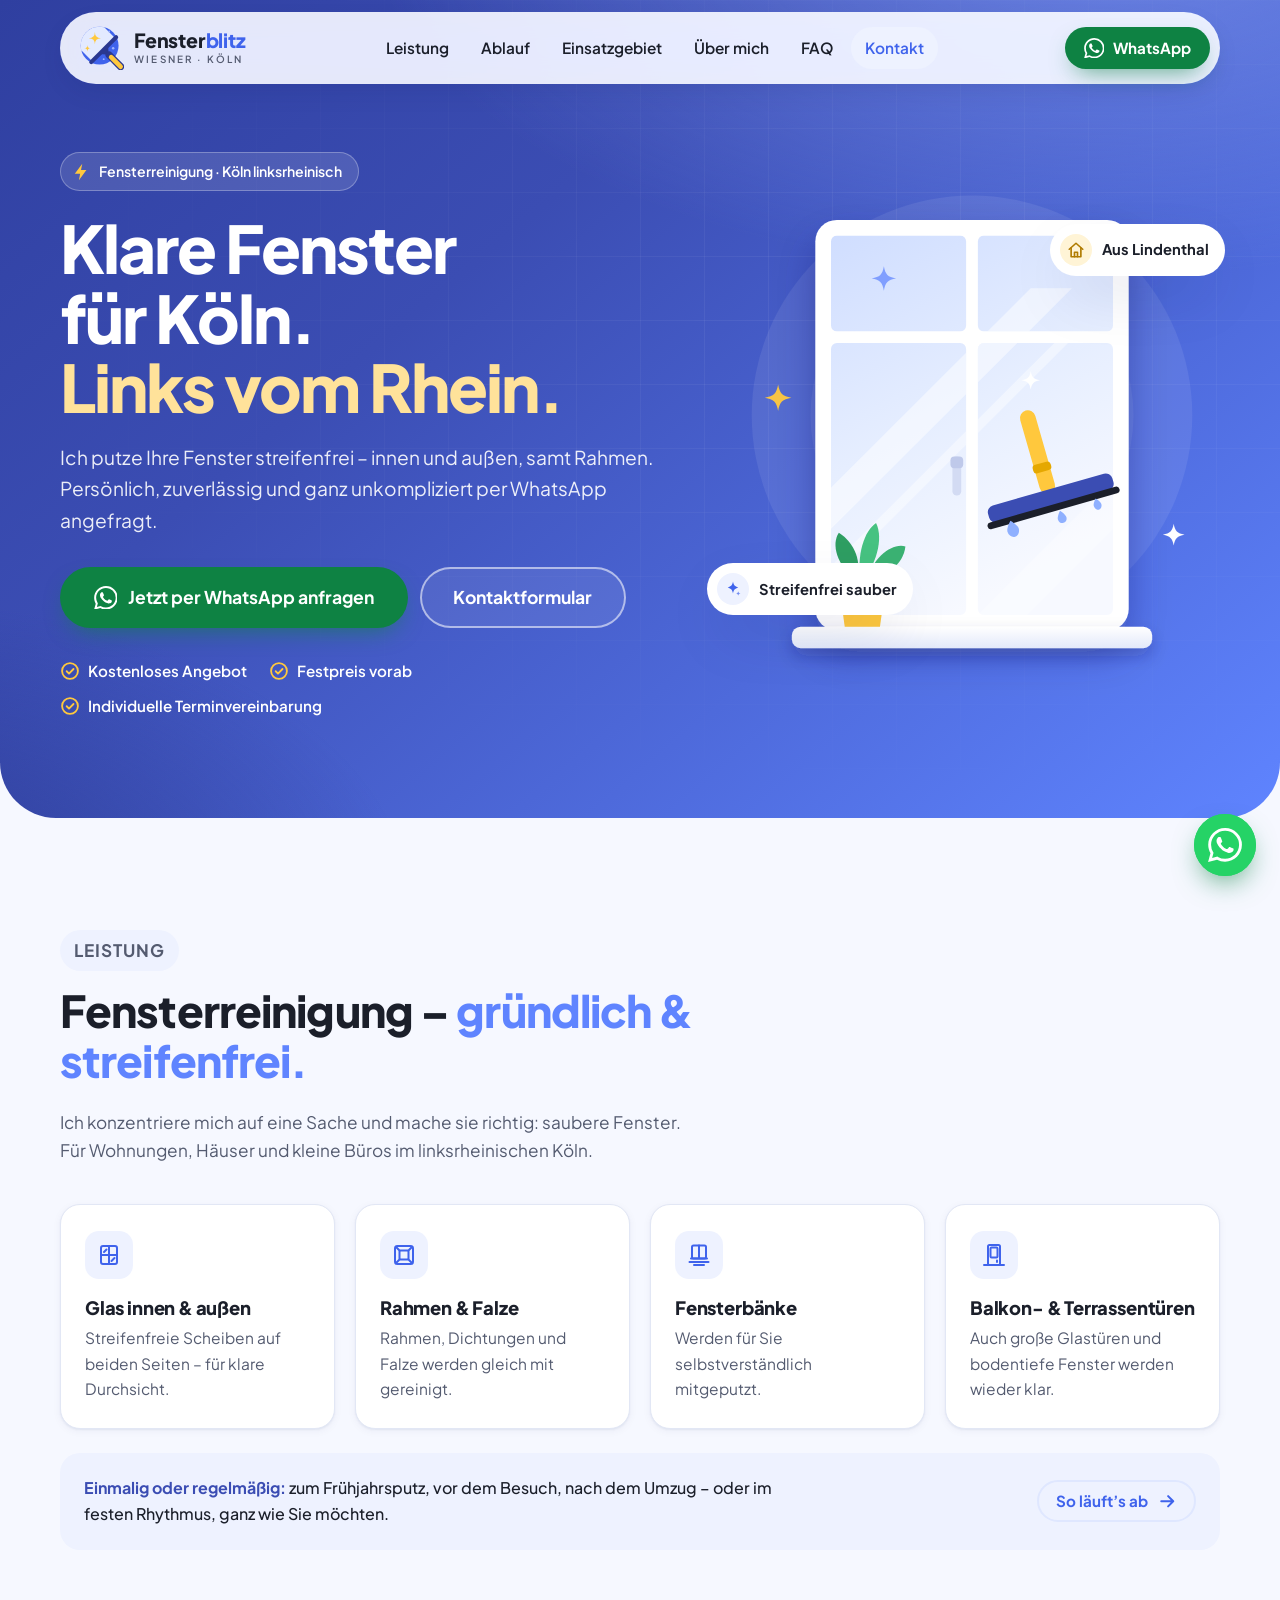
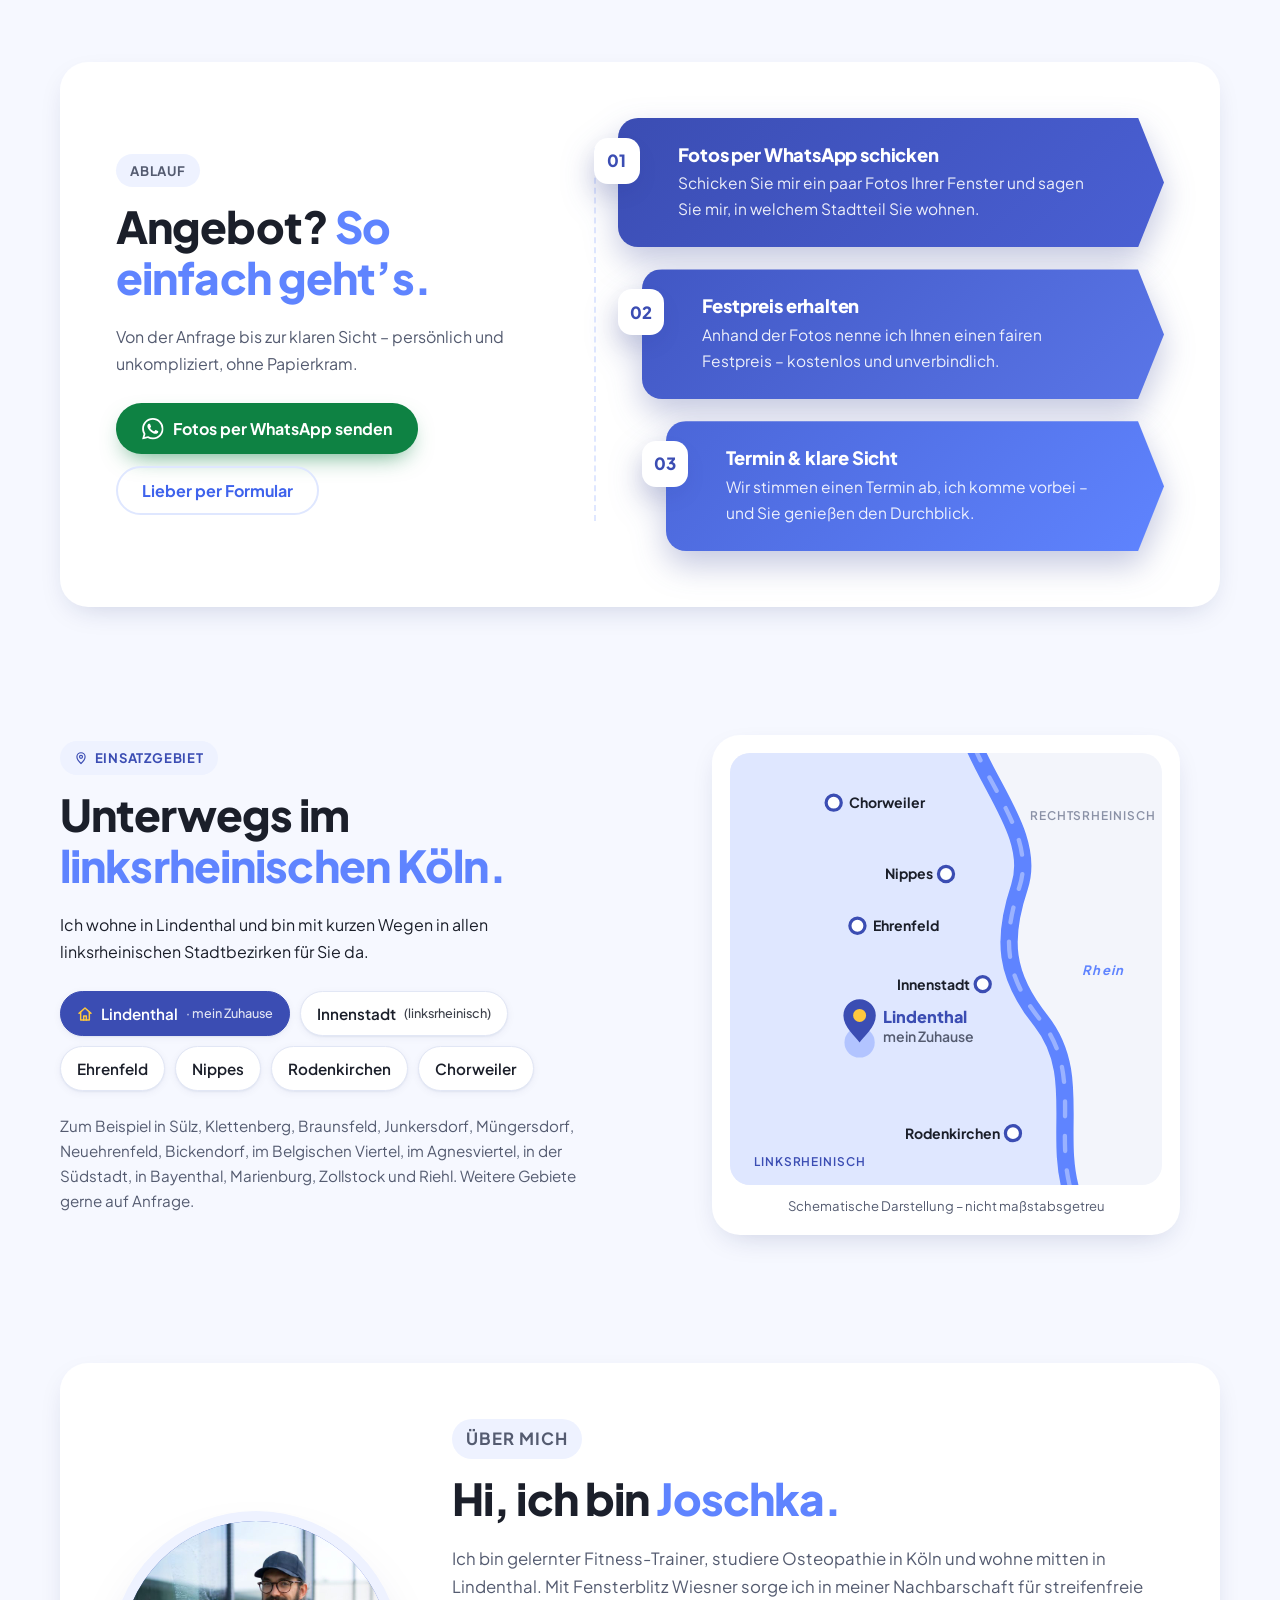
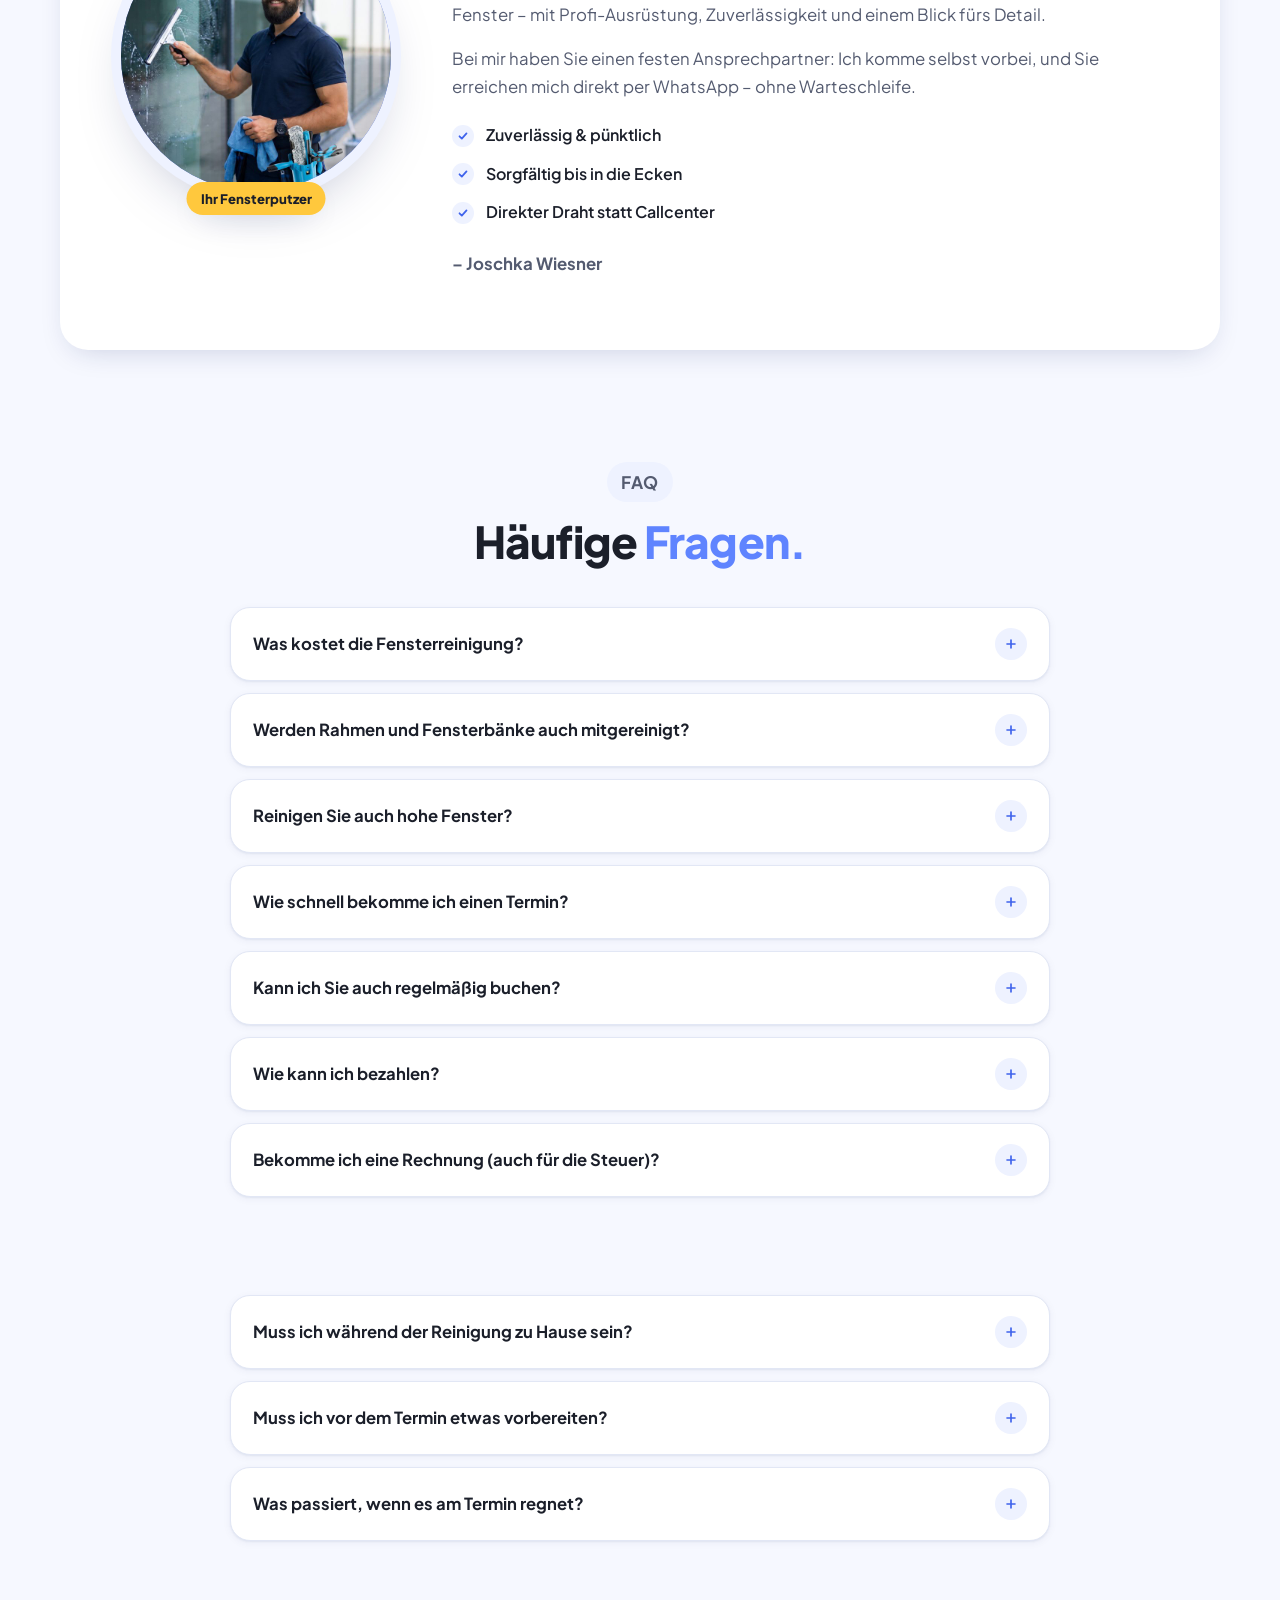
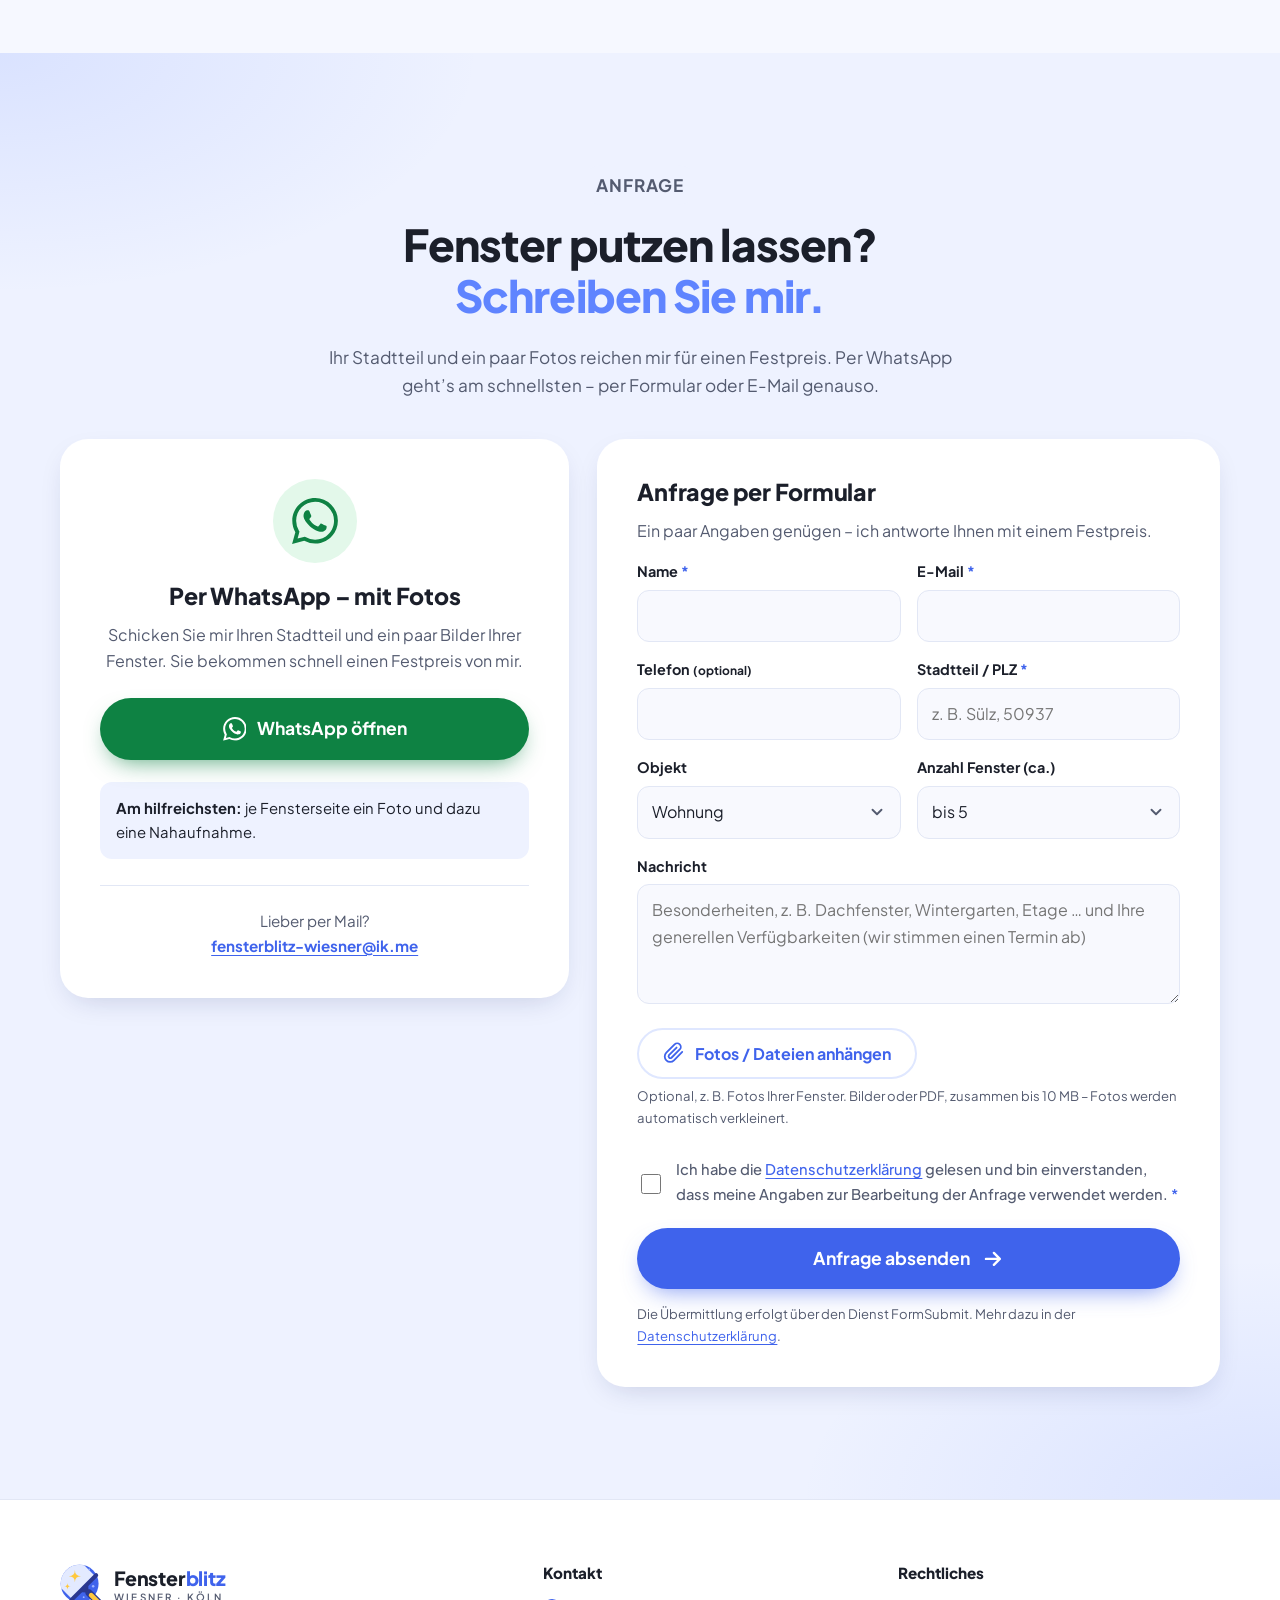
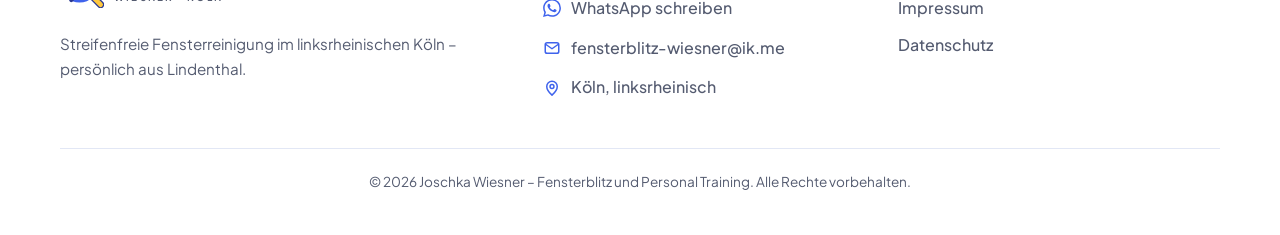
==== index.html @ 29e3e49c "Website hinzugefuegt" ====
<!doctype html>
<html lang="de">
<head>
  <meta charset="utf-8">
  <meta name="viewport" content="width=device-width, initial-scale=1">
  <title>Fensterreinigung Köln | Fensterblitz Wiesner – Fensterputzer linksrheinisch</title>
  <meta name="description" content="Streifenfreie Fensterreinigung im linksrheinischen Köln – Lindenthal, Ehrenfeld, Innenstadt, Nippes, Rodenkirchen und Chorweiler. Kostenloses Angebot per WhatsApp.">
  <meta name="theme-color" content="#3b4db3">

  <meta property="og:type" content="website">
  <meta property="og:locale" content="de_DE">
  <meta property="og:title" content="Fensterblitz Wiesner – Fensterreinigung im linksrheinischen Köln">
  <meta property="og:description" content="Streifenfrei saubere Fenster – persönlich, zuverlässig und unkompliziert per WhatsApp angefragt.">

  <link rel="icon" href="img/favicon.svg" type="image/svg+xml">
  <link rel="preload" href="fonts/plus-jakarta-sans-latin.woff2" as="font" type="font/woff2" crossorigin>
  <link rel="stylesheet" href="css/style.css">

  <script type="application/ld+json">
  {
    "@context": "https://schema.org",
    "@type": "LocalBusiness",
    "name": "Fensterblitz Wiesner",
    "legalName": "Joschka Wiesner – Fensterblitz und Personal Training",
    "description": "Fensterreinigung für Wohnungen, Häuser und kleine Büros im linksrheinischen Köln.",
    "email": "fensterblitz-wiesner@ik.me",
    "areaServed": [
      { "@type": "City", "name": "Köln" },
      { "@type": "AdministrativeArea", "name": "Köln-Lindenthal" },
      { "@type": "AdministrativeArea", "name": "Köln-Innenstadt" },
      { "@type": "AdministrativeArea", "name": "Köln-Ehrenfeld" },
      { "@type": "AdministrativeArea", "name": "Köln-Nippes" },
      { "@type": "AdministrativeArea", "name": "Köln-Rodenkirchen" },
      { "@type": "AdministrativeArea", "name": "Köln-Chorweiler" }
    ],
    "makesOffer": { "@type": "Offer", "itemOffered": { "@type": "Service", "name": "Fensterreinigung" } }
  }
  </script>
</head>
<body>

<!-- ===== Icon-Bibliothek (wird unten per <use> eingesetzt) ===== -->
<svg width="0" height="0" style="position:absolute" aria-hidden="true" focusable="false">
  <symbol id="i-wa" viewBox="0 0 24 24"><path fill="currentColor" d="M17.472 14.382c-.297-.149-1.758-.867-2.03-.967-.273-.099-.471-.148-.67.15-.197.297-.767.966-.94 1.164-.173.199-.347.223-.644.075-.297-.15-1.255-.463-2.39-1.475-.883-.788-1.48-1.761-1.653-2.059-.173-.297-.018-.458.13-.606.134-.133.298-.347.446-.52.149-.174.198-.298.298-.497.099-.198.05-.371-.025-.52-.075-.149-.669-1.612-.916-2.207-.242-.579-.487-.5-.669-.51-.173-.008-.371-.01-.57-.01-.198 0-.52.074-.792.372-.272.297-1.04 1.016-1.04 2.479 0 1.462 1.065 2.875 1.213 3.074.149.198 2.096 3.2 5.077 4.487.709.306 1.262.489 1.694.625.712.227 1.36.195 1.871.118.571-.085 1.758-.719 2.006-1.413.248-.694.248-1.289.173-1.413-.074-.124-.272-.198-.57-.347m-5.421 7.403h-.004a9.87 9.87 0 0 1-5.031-1.378l-.361-.214-3.741.982.998-3.648-.235-.374a9.86 9.86 0 0 1-1.51-5.26c.001-5.45 4.436-9.884 9.888-9.884 2.64 0 5.122 1.03 6.988 2.898a9.825 9.825 0 0 1 2.893 6.994c-.003 5.45-4.437 9.884-9.885 9.884m8.413-18.297A11.815 11.815 0 0 0 12.05 0C5.495 0 .16 5.335.157 11.892c0 2.096.547 4.142 1.588 5.945L.057 24l6.305-1.654a11.882 11.882 0 0 0 5.683 1.448h.005c6.554 0 11.89-5.335 11.893-11.893a11.821 11.821 0 0 0-3.48-8.413Z"/></symbol>
  <symbol id="i-check" viewBox="0 0 24 24" fill="none" stroke="currentColor" stroke-width="2.6" stroke-linecap="round" stroke-linejoin="round"><path d="M5 12.5l4.5 4.5L19 7.5"/></symbol>
  <symbol id="i-check-circle" viewBox="0 0 24 24" fill="none" stroke="currentColor" stroke-width="2.2" stroke-linecap="round" stroke-linejoin="round"><circle cx="12" cy="12" r="9.5"/><path d="M8 12.3l2.8 2.8L16.2 9.6"/></symbol>
  <symbol id="i-bolt" viewBox="0 0 24 24"><path fill="currentColor" d="M13.5 2 4.5 14h6.5l-1.5 8 9-12.5H12L13.5 2Z"/></symbol>
  <symbol id="i-pin" viewBox="0 0 24 24" fill="none" stroke="currentColor" stroke-width="2" stroke-linecap="round" stroke-linejoin="round"><path d="M12 21.5s7-6.1 7-11.5a7 7 0 1 0-14 0c0 5.4 7 11.5 7 11.5Z"/><circle cx="12" cy="10" r="2.6"/></symbol>
  <symbol id="i-mail" viewBox="0 0 24 24" fill="none" stroke="currentColor" stroke-width="2" stroke-linecap="round" stroke-linejoin="round"><rect x="3" y="5" width="18" height="14" rx="2.5"/><path d="m3.5 7 8.5 6 8.5-6"/></symbol>
  <symbol id="i-arrow" viewBox="0 0 24 24" fill="none" stroke="currentColor" stroke-width="2.4" stroke-linecap="round" stroke-linejoin="round"><path d="M5 12h14M13 6l6 6-6 6"/></symbol>
  <symbol id="i-menu" viewBox="0 0 24 24" fill="none" stroke="currentColor" stroke-width="2.4" stroke-linecap="round"><path d="M4 7h16M4 12h16M4 17h16"/></symbol>
  <symbol id="i-clip" viewBox="0 0 24 24" fill="none" stroke="currentColor" stroke-width="2" stroke-linecap="round" stroke-linejoin="round"><path d="m21.4 11.1-9.2 9.2a6 6 0 0 1-8.5-8.5l9.2-9.2a4 4 0 0 1 5.7 5.7l-9.2 9.2a2 2 0 0 1-2.8-2.8l8.5-8.5"/></symbol>
  <symbol id="i-close" viewBox="0 0 24 24" fill="none" stroke="currentColor" stroke-width="2.4" stroke-linecap="round"><path d="M6 6l12 12M18 6 6 18"/></symbol>
  <symbol id="i-window" viewBox="0 0 24 24" fill="none" stroke="currentColor" stroke-width="2" stroke-linecap="round" stroke-linejoin="round"><rect x="4" y="3" width="16" height="18" rx="2"/><path d="M12 3v18M4 12h16M7 9l2.5-2.5M14.5 18l3-3"/></symbol>
  <symbol id="i-frame" viewBox="0 0 24 24" fill="none" stroke="currentColor" stroke-width="2" stroke-linecap="round" stroke-linejoin="round"><rect x="3" y="3" width="18" height="18" rx="2.5"/><rect x="7.5" y="7.5" width="9" height="9" rx="1"/><path d="M3.8 3.8l3.7 3.7M20.2 3.8l-3.7 3.7M3.8 20.2l3.7-3.7M20.2 20.2l-3.7-3.7"/></symbol>
  <symbol id="i-sill" viewBox="0 0 24 24" fill="none" stroke="currentColor" stroke-width="2" stroke-linecap="round" stroke-linejoin="round"><rect x="5" y="2.5" width="14" height="13" rx="1.5"/><path d="M12 2.5v13M2.5 19h19M4 15.5h16"/><path d="M7 22h10"/></symbol>
  <symbol id="i-door" viewBox="0 0 24 24" fill="none" stroke="currentColor" stroke-width="2" stroke-linecap="round" stroke-linejoin="round"><rect x="6" y="2" width="12" height="20" rx="1.5"/><rect x="8.5" y="4.5" width="7" height="10" rx="1"/><path d="M15 17.5v1.5M2 22h20"/></symbol>
  <symbol id="i-tag" viewBox="0 0 24 24" fill="none" stroke="currentColor" stroke-width="2" stroke-linecap="round" stroke-linejoin="round"><path d="M20.6 13.4 13.4 20.6a2 2 0 0 1-2.8 0L3 13V3h10l7.6 7.6a2 2 0 0 1 0 2.8Z"/><circle cx="7.8" cy="7.8" r="1.4"/></symbol>
  <symbol id="i-calendar" viewBox="0 0 24 24" fill="none" stroke="currentColor" stroke-width="2" stroke-linecap="round" stroke-linejoin="round"><rect x="3" y="5" width="18" height="16" rx="2.5"/><path d="M3 10h18M8 3v4M16 3v4"/></symbol>
  <symbol id="i-gift" viewBox="0 0 24 24" fill="none" stroke="currentColor" stroke-width="2" stroke-linecap="round" stroke-linejoin="round"><path d="M12 7v14M4 11h16v10H4zM3 7h18v4H3z"/><path d="M12 7S10.5 3 8 3a2 2 0 0 0 0 4h4ZM12 7s1.5-4 4-4a2 2 0 0 1 0 4h-4Z"/></symbol>
  <symbol id="i-home" viewBox="0 0 24 24" fill="none" stroke="currentColor" stroke-width="2.2" stroke-linecap="round" stroke-linejoin="round"><path d="M3 11 12 3l9 8"/><path d="M5.5 9.5V21h13V9.5"/><path d="M10 21v-6h4v6"/></symbol>
  <symbol id="i-sparkle" viewBox="0 0 24 24"><path fill="currentColor" d="M12 2c.9 4.6 2.4 6.6 7 8-4.6 1.4-6.1 3.4-7 8-.9-4.6-2.4-6.6-7-8 4.6-1.4 6.1-3.4 7-8Z"/><path fill="currentColor" d="M19 15c.4 2 1 2.6 3 3-2 .4-2.6 1-3 3-.4-2-1-2.6-3-3 2-.4 2.6-1 3-3Z" opacity=".7"/></symbol>
</svg>

<a class="skip-link" href="#inhalt">Zum Inhalt springen</a>

<!-- ===== Header ===== -->
<header class="site-header" id="top">
  <div class="container">
    <nav class="nav-pill" aria-label="Hauptnavigation">
      <a class="brand" href="#top" aria-label="Fensterblitz Wiesner – zum Seitenanfang">
        <svg class="brand__icon" viewBox="3 3 65 65" aria-hidden="true">
          <circle cx="32" cy="32" r="28" fill="#3F63EC"/>
          <path d="M55 21 38.85 4.85A28 28 0 0 0 4.85 38.85L21 55Z" fill="#E3EAFF"/>
          <path d="M25 12Q25 21 34 21Q25 21 25 30Q25 21 16 21Q25 21 25 12ZM14 31Q14 36 19 36Q14 36 14 41Q14 36 9 36Q14 36 14 31Z" fill="#FFC83D"/>
          <circle cx="52" cy="36" r="1.8" fill="#9DB4FF"/><circle cx="38" cy="52" r="1.4" fill="#9DB4FF"/><circle cx="46" cy="11" r="1.4" fill="#9DB4FF"/>
          <path d="M56.4 19.6 19.6 56.4" stroke="#2A3890" stroke-width="6" stroke-linecap="round"/>
          <path d="M31.6 44.4 44.4 31.6 45.5 45.5Z" fill="#2A3890"/>
          <path d="M46 46 63 63" stroke="#2A3890" stroke-width="10.5" stroke-linecap="round"/>
          <path d="M49 49 63 63" stroke="#FFC83D" stroke-width="7" stroke-linecap="round"/>
        </svg>
        <span class="brand__text">
          <span class="brand__name">Fenster<span>blitz</span></span>
          <span class="brand__sub">WIESNER · KÖLN</span>
        </span>
      </a>

      <ul class="nav-links">
        <li><a href="#leistung">Leistung</a></li>
        <li><a href="#ablauf">Ablauf</a></li>
        <li><a href="#einsatzgebiet">Einsatzgebiet</a></li>
        <li><a href="#ueber-mich">Über mich</a></li>
        <li><a href="#faq">FAQ</a></li>
        <li><a href="#kontakt">Kontakt</a></li>
      </ul>

      <a class="btn btn--wa btn--sm nav-cta" href="#kontakt" data-whatsapp>
        <svg aria-hidden="true"><use href="#i-wa"/></svg> WhatsApp
      </a>

      <button class="nav-toggle" type="button" aria-expanded="false" aria-controls="mobile-menu" aria-label="Menü öffnen">
        <svg class="icon-open" aria-hidden="true"><use href="#i-menu"/></svg>
        <svg class="icon-close" aria-hidden="true"><use href="#i-close"/></svg>
      </button>

      <div class="mobile-menu" id="mobile-menu" hidden>
        <ul>
          <li><a href="#leistung">Leistung</a></li>
          <li><a href="#ablauf">Ablauf</a></li>
          <li><a href="#einsatzgebiet">Einsatzgebiet</a></li>
          <li><a href="#ueber-mich">Über mich</a></li>
          <li><a href="#faq">FAQ</a></li>
          <li><a href="#kontakt">Kontakt</a></li>
        </ul>
        <a class="btn btn--wa btn--block" href="#kontakt" data-whatsapp>
          <svg aria-hidden="true"><use href="#i-wa"/></svg> Per WhatsApp anfragen
        </a>
      </div>
    </nav>
  </div>
</header>

<main id="inhalt">

  <!-- ===== Hero ===== -->
  <section class="hero" aria-labelledby="hero-titel">
    <div class="container hero__grid">
      <div class="hero__text">
        <p class="hero__eyebrow">
          <svg aria-hidden="true"><use href="#i-bolt"/></svg>
          Fensterreinigung · Köln linksrheinisch
        </p>
        <h1 id="hero-titel">Klare Fenster für&nbsp;Köln. <span class="hl">Links vom Rhein.</span></h1>
        <p class="hero__lead">
          Ich putze Ihre Fenster streifenfrei – innen und außen, samt Rahmen.
          Persönlich, zuverlässig und ganz unkompliziert per WhatsApp angefragt.
        </p>
        <div class="hero__actions">
          <a class="btn btn--wa btn--lg" href="#kontakt" data-whatsapp>
            <svg aria-hidden="true"><use href="#i-wa"/></svg> Jetzt per WhatsApp anfragen
          </a>
          <a class="btn btn--outline-light btn--lg" href="#kontakt">Kontaktformular</a>
        </div>
        <ul class="trust-list">
          <li><svg aria-hidden="true"><use href="#i-check-circle"/></svg> Kostenloses Angebot</li>
          <li><svg aria-hidden="true"><use href="#i-check-circle"/></svg> Festpreis vorab</li>
          <li><svg aria-hidden="true"><use href="#i-check-circle"/></svg> Individuelle Terminvereinbarung</li>
        </ul>
      </div>

      <div class="hero__visual">
        <!-- Später durch eigenes Foto ersetzbar, z. B.: <img src="img/hero-foto.jpg" alt="…"> -->
        <img src="img/hero-fenster.svg" width="480" height="540" alt="Illustration eines streifenfrei geputzten Fensters mit Fensterabzieher">
        <span class="hero__badge hero__badge--a">
          <span class="hero__badge-icon"><svg aria-hidden="true"><use href="#i-sparkle"/></svg></span>
          Streifenfrei sauber
        </span>
        <span class="hero__badge hero__badge--b">
          <span class="hero__badge-icon"><svg aria-hidden="true"><use href="#i-home"/></svg></span>
          Aus Lindenthal
        </span>
      </div>
    </div>
  </section>

  <!-- ===== Leistung ===== -->
  <section class="section" id="leistung" aria-labelledby="leistung-titel">
    <div class="container">
      <div class="section-head reveal">
        <p class="eyebrow">Leistung</p>
        <h2 id="leistung-titel">Fensterreinigung – <span class="hl">gründlich &amp; streifenfrei.</span></h2>
        <p>Ich konzentriere mich auf eine Sache und mache sie richtig: saubere Fenster. Für Wohnungen, Häuser und kleine Büros im linksrheinischen Köln.</p>
      </div>

      <div class="service-grid">
        <article class="card reveal">
          <div class="icon-tile"><svg aria-hidden="true"><use href="#i-window"/></svg></div>
          <h3>Glas innen &amp; außen</h3>
          <p>Streifenfreie Scheiben auf beiden Seiten – für klare Durchsicht.</p>
        </article>
        <article class="card reveal" data-delay="1">
          <div class="icon-tile"><svg aria-hidden="true"><use href="#i-frame"/></svg></div>
          <h3>Rahmen &amp; Falze</h3>
          <p>Rahmen, Dichtungen und Falze werden gleich mit gereinigt.</p>
        </article>
        <article class="card reveal" data-delay="2">
          <div class="icon-tile"><svg aria-hidden="true"><use href="#i-sill"/></svg></div>
          <h3>Fensterbänke</h3>
          <p>Werden für Sie selbstverständlich mitgeputzt.</p>
        </article>
        <article class="card reveal" data-delay="3">
          <div class="icon-tile"><svg aria-hidden="true"><use href="#i-door"/></svg></div>
          <h3>Balkon- &amp; Terrassentüren</h3>
          <p>Auch große Glastüren und bodentiefe Fenster werden wieder klar.</p>
        </article>
      </div>

      <div class="service-note reveal">
        <p><strong>Einmalig oder regelmäßig:</strong> zum Frühjahrsputz, vor dem Besuch, nach dem Umzug – oder im festen Rhythmus, ganz wie Sie möchten.</p>
        <a class="btn btn--outline btn--sm" href="#ablauf">So läuft’s ab <svg aria-hidden="true"><use href="#i-arrow"/></svg></a>
      </div>
    </div>
  </section>

  <!-- ===== Ablauf ===== -->
  <section class="section" id="ablauf" aria-labelledby="ablauf-titel" style="padding-top:0">
    <div class="container">
      <div class="steps-wrap reveal">
        <div class="steps-intro">
          <p class="eyebrow">Ablauf</p>
          <h2 id="ablauf-titel">Angebot? <span class="hl">So einfach geht’s.</span></h2>
          <p>Von der Anfrage bis zur klaren Sicht – persönlich und unkompliziert, ohne Papierkram.</p>
          <div class="btn-row">
            <a class="btn btn--wa" href="#kontakt" data-whatsapp>
              <svg aria-hidden="true"><use href="#i-wa"/></svg> Fotos per WhatsApp senden
            </a>
            <a class="btn btn--outline" href="#kontakt">Lieber per Formular</a>
          </div>
        </div>

        <ol class="steps">
          <li class="step">
            <span class="step__num" aria-hidden="true">01</span>
            <h3>Fotos per WhatsApp schicken</h3>
            <p>Schicken Sie mir ein paar Fotos Ihrer Fenster und sagen Sie mir, in welchem Stadtteil Sie wohnen.</p>
          </li>
          <li class="step">
            <span class="step__num" aria-hidden="true">02</span>
            <h3>Festpreis erhalten</h3>
            <p>Anhand der Fotos nenne ich Ihnen einen fairen Festpreis – kostenlos und unverbindlich.</p>
          </li>
          <li class="step">
            <span class="step__num" aria-hidden="true">03</span>
            <h3>Termin &amp; klare Sicht</h3>
            <p>Wir stimmen einen Termin ab, ich komme vorbei – und Sie genießen den Durchblick.</p>
          </li>
        </ol>
      </div>
    </div>
  </section>

  <!-- ===== Einsatzgebiet ===== -->
  <section class="section" id="einsatzgebiet" aria-labelledby="gebiet-titel" style="padding-top:0">
    <div class="container area-grid">
      <div class="reveal">
        <p class="eyebrow"><svg aria-hidden="true"><use href="#i-pin"/></svg> Einsatzgebiet</p>
        <h2 id="gebiet-titel">Unterwegs im <span class="hl">linksrheinischen Köln.</span></h2>
        <p class="area-intro">Ich wohne in Lindenthal und bin mit kurzen Wegen in allen linksrheinischen Stadtbezirken für Sie da.</p>

        <ul class="chips" aria-label="Stadtbezirke">
          <li class="chip chip--home"><svg aria-hidden="true"><use href="#i-home"/></svg> Lindenthal <small>· mein Zuhause</small></li>
          <li class="chip">Innenstadt <small>(linksrheinisch)</small></li>
          <li class="chip">Ehrenfeld</li>
          <li class="chip">Nippes</li>
          <li class="chip">Rodenkirchen</li>
          <li class="chip">Chorweiler</li>
        </ul>
        <p class="area-more">Zum Beispiel in Sülz, Klettenberg, Braunsfeld, Junkersdorf, Müngersdorf, Neuehrenfeld, Bickendorf, im Belgischen Viertel, im Agnesviertel, in der Südstadt, in Bayenthal, Marienburg, Zollstock und Riehl. Weitere Gebiete gerne auf Anfrage.</p>
      </div>

      <figure class="area-map reveal" data-delay="1">
        <svg viewBox="0 0 400 400" role="img" aria-labelledby="karte-titel">
          <title id="karte-titel">Schematische Karte: Einsatzgebiet links des Rheins mit den Stadtbezirken Chorweiler, Nippes, Ehrenfeld, Innenstadt, Lindenthal und Rodenkirchen</title>
          <rect width="400" height="400" fill="#F3F5FB"/>
          <!-- linksrheinische Fläche -->
          <path d="M0 0H226C246 40 282 82 268 124C252 172 254 206 288 248C326 296 300 352 316 400H0Z" fill="#DFE7FF"/>
          <!-- Rhein -->
          <path d="M226 -6C246 40 282 82 268 124C252 172 254 206 288 248C326 296 300 352 316 406" fill="none" stroke="#5F84FF" stroke-width="16" stroke-linecap="round"/>
          <path d="M226 -6C246 40 282 82 268 124C252 172 254 206 288 248C326 296 300 352 316 406" fill="none" stroke="#A9BEFF" stroke-width="4" stroke-linecap="round" stroke-dasharray="14 18" opacity=".8"/>

          <text class="map-label map-label--river" x="326" y="206">Rhein</text>
          <text class="map-label map-label--muted" x="336" y="62" text-anchor="middle">rechtsrheinisch</text>
          <text class="map-label map-label--muted" x="22" y="382" style="fill:#3b4db3">linksrheinisch</text>

          <!-- Stadtbezirke -->
          <g fill="#fff" stroke="#3B4DB3" stroke-width="3">
            <circle cx="96" cy="46" r="7"/>
            <circle cx="200" cy="112" r="7"/>
            <circle cx="118" cy="160" r="7"/>
            <circle cx="234" cy="214" r="7"/>
            <circle cx="262" cy="352" r="7"/>
          </g>
          <text class="map-label" x="110" y="51">Chorweiler</text>
          <text class="map-label" x="188" y="117" text-anchor="end">Nippes</text>
          <text class="map-label" x="132" y="165">Ehrenfeld</text>
          <text class="map-label" x="222" y="219" text-anchor="end">Innenstadt</text>
          <text class="map-label" x="250" y="357" text-anchor="end">Rodenkirchen</text>

          <!-- Lindenthal (Zuhause) -->
          <g transform="translate(120 268)">
            <circle class="map-pulse" r="14" fill="#5F84FF" opacity=".35"/>
            <path d="M0 0C-4-6-15-14-15-25a15 15 0 0 1 30 0C15-14 4-6 0 0Z" fill="#3B4DB3"/>
            <circle cy="-25" r="6" fill="#FFC83D"/>
          </g>
          <text class="map-label map-label--home" x="142" y="250">Lindenthal</text>
          <text class="map-label" x="142" y="268" style="font-weight:600;fill:#545b70">mein Zuhause</text>
        </svg>
        <figcaption>Schematische Darstellung – nicht maßstabsgetreu</figcaption>
      </figure>
    </div>
  </section>

  <!-- ===== Über mich ===== -->
  <section class="section" id="ueber-mich" aria-labelledby="about-titel" style="padding-top:0">
    <div class="container">
      <div class="about-card reveal">
        <div class="about-photo">
          <img src="img/ueber-mich.jpg" width="720" height="720" loading="lazy" decoding="async"
               alt="Joschka Wiesner mit Abzieher an einer Glasfassade, Werkzeuggürtel an der Hüfte">
          <span class="about-photo__tag">Ihr Fensterputzer</span>
        </div>

        <div class="about-text">
          <p class="eyebrow">Über mich</p>
          <h2 id="about-titel">Hi, ich bin <span class="hl">Joschka.</span></h2>
          <p>Ich bin gelernter Fitness-Trainer, studiere Osteopathie in Köln und wohne mitten in Lindenthal. Mit Fensterblitz Wiesner sorge ich in meiner Nachbarschaft für streifenfreie Fenster – mit Profi-Ausrüstung, Zuverlässigkeit und einem Blick fürs Detail.</p>
          <p>Bei mir haben Sie einen festen Ansprechpartner: Ich komme selbst vorbei, und Sie erreichen mich direkt per WhatsApp – ohne Warteschleife.</p>
          <ul class="check-list">
            <li>Zuverlässig &amp; pünktlich</li>
            <li>Sorgfältig bis in die Ecken</li>
            <li>Direkter Draht statt Callcenter</li>
          </ul>
          <p class="about-sign">– Joschka Wiesner</p>
        </div>
      </div>
    </div>
  </section>

  <!-- ===== FAQ ===== -->
  <section class="section" id="faq" aria-labelledby="faq-titel" style="padding-top:0">
    <div class="container">
      <div class="section-head section-head--center reveal">
        <p class="eyebrow">FAQ</p>
        <h2 id="faq-titel">Häufige <span class="hl">Fragen.</span></h2>
      </div>

      <div class="faq-list">
        <details class="faq reveal">
          <summary>Was kostet die Fensterreinigung?</summary>
          <div class="faq__body"><p>Das hängt von Anzahl, Größe und Erreichbarkeit der Fenster ab. Schicken Sie mir einfach ein paar Fotos per WhatsApp – Sie bekommen kostenlos und unverbindlich einen Festpreis.</p></div>
        </details>
        <details class="faq reveal">
          <summary>Werden Rahmen und Fensterbänke auch mitgereinigt?</summary>
          <div class="faq__body"><p>Das feuchte Abwischen der Rahmen und Fensterbänke gehört bei mir standardmäßig dazu. Falls eine besonders gründliche Reinigung der Innenfalze oder stark verschmutzter Rahmen gewünscht ist, berücksichtige ich das direkt vorab in Ihrem Festpreis.</p></div>
        </details>
        <details class="faq reveal">
          <summary>Reinigen Sie auch hohe Fenster?</summary>
          <div class="faq__body"><p>Ich reinige Fenster, die vom Boden, vom Balkon oder mit einer Haushaltsleiter sicher erreichbar sind. Bei besonderen Fällen schicken Sie mir einfach Fotos – ich sage Ihnen ehrlich, ob ich es übernehmen kann.</p></div>
        </details>
        <details class="faq reveal">
          <summary>Wie schnell bekomme ich einen Termin?</summary>
          <div class="faq__body"><p>In der Regel finden wir innerhalb von 1 bis 2 Wochen einen passenden Termin – je nach Auslastung manchmal auch kurzfristiger. Sobald Sie mir Fotos Ihrer Fenster geschickt haben, mache ich Ihnen direkt 2 bis 3 konkrete Terminvorschläge. Schreiben Sie mir vorab gerne einfach kurz, ob es bei Ihnen generell eher vormittags, nachmittags oder an bestimmten Wochentagen gut passt.</p></div>
        </details>
        <details class="faq reveal">
          <summary>Kann ich Sie auch regelmäßig buchen?</summary>
          <div class="faq__body"><p>Ja, sehr gerne – ob einmalig oder im festen Rhythmus (z.&nbsp;B. vierteljährlich für Wohnungen oder monatlich für Schaufenster). Alles läuft flexibel und ohne feste Vertragsbindung.</p></div>
        </details>
        <details class="faq reveal">
          <summary>Wie kann ich bezahlen?</summary>
          <div class="faq__body"><p>Die Bezahlung erfolgt direkt im Anschluss an die Reinigung in bar gegen Quittung. Falls gerade kein Bargeld zur Hand ist, können Sie alternativ auch bequem per GiroCode (Banking-App) oder PayPal zahlen.</p></div>
        </details>
        <details class="faq reveal">
          <summary>Bekomme ich eine Rechnung (auch für die Steuer)?</summary>
          <div class="faq__body"><p>Selbstverständlich stelle ich Ihnen gerne eine ordentliche Rechnung aus. Privatkunden können die Arbeitskosten als haushaltsnahe Dienstleistung von der Steuer absetzen – dafür muss die Zahlung lediglich unbar (per GiroCode oder PayPal) erfolgen.</p></div>
        </details>
        <details class="faq reveal">
          <summary>Sind Sie bei der Arbeit versichert?</summary>
          <div class="faq__body"><p>Ja, selbstverständlich besteht für meine Tätigkeit ein entsprechender Haftpflichtschutz – sodass Sie im unwahrscheinlichen Fall eines Missgeschicks abgesichert sind.</p></div>
        </details>
        <details class="faq reveal">
          <summary>Muss ich während der Reinigung zu Hause sein?</summary>
          <div class="faq__body"><p>Für die Innenseiten brauche ich Zugang zur Wohnung bzw. zum Haus. Wie wir das am besten machen, stimmen wir vorher gemeinsam ab.</p></div>
        </details>
        <details class="faq reveal">
          <summary>Muss ich vor dem Termin etwas vorbereiten?</summary>
          <div class="faq__body"><p>Es hilft sehr, wenn die Fensterbänke freigeräumt und die Fenster gut zugänglich sind. So kann ich direkt starten und sauber arbeiten. Ansonsten brauche ich nur Zugang zu einem Wasserhahn – Reinigungsmittel, Abzieher und Tücher bringe ich mit.</p></div>
        </details>
        <details class="faq reveal">
          <summary>Was passiert, wenn es am Termin regnet?</summary>
          <div class="faq__body"><p>Leichter Regen ist kein Problem – auf frisch gereinigtem Glas perlt Wasser ab, ohne Flecken zu hinterlassen. Bei starkem Regen oder Sturm verschieben wir den Termin einfach unkompliziert.</p></div>
        </details>
      </div>
    </div>
  </section>

  <!-- ===== Kontakt ===== -->
  <section class="section contact" id="kontakt" aria-labelledby="kontakt-titel">
    <div class="container">
      <div class="section-head section-head--center reveal">
        <p class="eyebrow">Anfrage</p>
        <h2 id="kontakt-titel">Fenster putzen lassen? <span class="hl">Schreiben Sie mir.</span></h2>
        <p>Ihr Stadtteil und ein paar Fotos reichen mir für einen Festpreis. Per WhatsApp geht’s am schnellsten – per Formular oder E-Mail genauso.</p>
      </div>

      <div class="contact-grid">
        <!-- WhatsApp -->
        <div class="contact-card contact-card--wa reveal">
          <div class="wa-icon-big"><svg aria-hidden="true"><use href="#i-wa"/></svg></div>
          <h3>Per WhatsApp – mit Fotos</h3>
          <p>Schicken Sie mir Ihren Stadtteil und ein paar Bilder Ihrer Fenster. Sie bekommen schnell einen Festpreis von mir.</p>
          <a class="btn btn--wa btn--lg btn--block" href="#anfrage-form" data-whatsapp>
            <svg aria-hidden="true"><use href="#i-wa"/></svg> WhatsApp öffnen
          </a>
          <p class="contact-tip"><strong>Am hilfreichsten:</strong> je Fensterseite ein Foto und dazu eine Nahaufnahme.</p>
          <div class="contact-alt">
            Lieber per Mail?<br>
            <a href="mailto:fensterblitz-wiesner@ik.me">fensterblitz-wiesner@ik.me</a>
          </div>
        </div>

        <!-- Formular -->
        <div class="contact-card reveal" data-delay="1">
          <h3>Anfrage per Formular</h3>
          <p style="color:var(--c-text-soft)">Ein paar Angaben genügen – ich antworte Ihnen mit einem Festpreis.</p>

          <form id="anfrage-form" class="form-grid" action="https://formsubmit.co/fensterblitz-wiesner@ik.me" method="POST" enctype="multipart/form-data">
            <input type="hidden" name="_subject" value="Neue Anfrage über die Webseite – Fensterblitz Wiesner">
            <input type="hidden" name="_template" value="table">
            <div class="hp-field" aria-hidden="true">
              <label>Bitte leer lassen <input type="text" name="_honey" tabindex="-1" autocomplete="off"></label>
            </div>

            <div class="field">
              <label for="f-name">Name <span class="req">*</span></label>
              <input id="f-name" name="Name" type="text" autocomplete="name" required>
            </div>
            <div class="field">
              <label for="f-email">E-Mail <span class="req">*</span></label>
              <input id="f-email" name="email" type="email" autocomplete="email" required>
            </div>
            <div class="field">
              <label for="f-tel">Telefon <small>(optional)</small></label>
              <input id="f-tel" name="Telefon" type="tel" autocomplete="tel">
            </div>
            <div class="field">
              <label for="f-ort">Stadtteil / PLZ <span class="req">*</span></label>
              <input id="f-ort" name="Stadtteil / PLZ" type="text" placeholder="z. B. Sülz, 50937" required>
            </div>
            <div class="field">
              <label for="f-objekt">Objekt</label>
              <select id="f-objekt" name="Objekt">
                <option>Wohnung</option>
                <option>Haus</option>
                <option>Büro / Praxis</option>
                <option>Laden</option>
                <option>Sonstiges</option>
              </select>
            </div>
            <div class="field">
              <label for="f-anzahl">Anzahl Fenster (ca.)</label>
              <select id="f-anzahl" name="Anzahl Fenster">
                <option>bis 5</option>
                <option>6 – 10</option>
                <option>11 – 20</option>
                <option>mehr als 20</option>
                <option>weiß ich nicht genau</option>
              </select>
            </div>
            <div class="field full">
              <label for="f-nachricht">Nachricht</label>
              <textarea id="f-nachricht" name="Nachricht" placeholder="Besonderheiten, z. B. Dachfenster, Wintergarten, Etage … und Ihre generellen Verfügbarkeiten (wir stimmen einen Termin ab)"></textarea>
            </div>

            <div class="full attach">
              <input id="f-dateien" class="attach__input" name="attachment" type="file" multiple accept="image/*,.pdf">
              <label class="btn btn--outline attach__btn" for="f-dateien">
                <svg aria-hidden="true"><use href="#i-clip"/></svg> Fotos / Dateien anhängen
              </label>
              <ul class="attach__list" hidden></ul>
              <p class="field-hint">Optional, z. B. Fotos Ihrer Fenster. Bilder oder PDF, zusammen bis 10 MB – Fotos werden automatisch verkleinert.</p>
            </div>

            <div class="field full">
              <label class="consent">
                <input type="checkbox" name="Datenschutz" value="akzeptiert" required>
                <span>Ich habe die <a href="datenschutz.html">Datenschutzerklärung</a> gelesen und bin einverstanden, dass meine Angaben zur Bearbeitung der Anfrage verwendet werden. <span class="req">*</span></span>
              </label>
            </div>

            <div class="full">
              <button class="btn btn--primary btn--lg btn--block" type="submit">Anfrage absenden <svg aria-hidden="true"><use href="#i-arrow"/></svg></button>
              <div class="form-status" role="status" aria-live="polite"></div>
              <p class="form-legal">Die Übermittlung erfolgt über den Dienst FormSubmit. Mehr dazu in der <a href="datenschutz.html#formular">Datenschutzerklärung</a>.</p>
            </div>
          </form>
        </div>
      </div>
    </div>
  </section>
</main>

<!-- ===== Footer ===== -->
<footer class="site-footer">
  <div class="container">
    <div class="footer-grid">
      <div>
        <a class="brand" href="#top" aria-label="Fensterblitz Wiesner – zum Seitenanfang">
          <svg class="brand__icon" viewBox="3 3 65 65" aria-hidden="true">
            <circle cx="32" cy="32" r="28" fill="#3F63EC"/>
            <path d="M55 21 38.85 4.85A28 28 0 0 0 4.85 38.85L21 55Z" fill="#E3EAFF"/>
            <path d="M25 12Q25 21 34 21Q25 21 25 30Q25 21 16 21Q25 21 25 12ZM14 31Q14 36 19 36Q14 36 14 41Q14 36 9 36Q14 36 14 31Z" fill="#FFC83D"/>
            <circle cx="52" cy="36" r="1.8" fill="#9DB4FF"/><circle cx="38" cy="52" r="1.4" fill="#9DB4FF"/><circle cx="46" cy="11" r="1.4" fill="#9DB4FF"/>
            <path d="M56.4 19.6 19.6 56.4" stroke="#2A3890" stroke-width="6" stroke-linecap="round"/>
            <path d="M31.6 44.4 44.4 31.6 45.5 45.5Z" fill="#2A3890"/>
            <path d="M46 46 63 63" stroke="#2A3890" stroke-width="10.5" stroke-linecap="round"/>
            <path d="M49 49 63 63" stroke="#FFC83D" stroke-width="7" stroke-linecap="round"/>
          </svg>
          <span class="brand__text">
            <span class="brand__name">Fenster<span>blitz</span></span>
            <span class="brand__sub">WIESNER · KÖLN</span>
          </span>
        </a>
        <p class="footer-claim">Streifenfreie Fensterreinigung im linksrheinischen Köln – persönlich aus Lindenthal.</p>
      </div>
      <div class="footer-contact">
        <h2>Kontakt</h2>
        <ul>
          <li><a href="#kontakt" data-whatsapp><svg aria-hidden="true"><use href="#i-wa"/></svg> WhatsApp schreiben</a></li>
          <li><a href="mailto:fensterblitz-wiesner@ik.me"><svg aria-hidden="true"><use href="#i-mail"/></svg> fensterblitz-wiesner@ik.me</a></li>
          <li><a href="#einsatzgebiet"><svg aria-hidden="true"><use href="#i-pin"/></svg> Köln, linksrheinisch</a></li>
        </ul>
      </div>
      <div>
        <h2>Rechtliches</h2>
        <ul>
          <li><a href="impressum.html">Impressum</a></li>
          <li><a href="datenschutz.html">Datenschutz</a></li>
        </ul>
      </div>
    </div>
    <p class="footer-bottom">© <span data-year>2026</span> Joschka Wiesner – Fensterblitz und Personal Training. Alle Rechte vorbehalten.</p>
  </div>
</footer>

<!-- Schwebender WhatsApp-Button -->
<a class="wa-fab" href="#kontakt" data-whatsapp aria-label="Per WhatsApp anfragen">
  <svg aria-hidden="true"><use href="#i-wa"/></svg>
  <span class="wa-fab__label">Per WhatsApp anfragen</span>
</a>

<script src="js/config.js"></script>
<script src="js/main.js"></script>
</body>
</html>
---- css/style.css ----
/* =========================================================
   Fensterblitz Wiesner – Stylesheet
   Aufbau: 1. Schrift & Variablen  2. Basis  3. Bausteine
           4. Abschnitte  5. Rechtsseiten  6. Animationen
   ========================================================= */

/* ---------- 1. Schrift & Variablen ---------- */
@font-face {
  font-family: "Plus Jakarta Sans";
  src: url("../fonts/plus-jakarta-sans-latin.woff2") format("woff2");
  font-weight: 200 800;
  font-style: normal;
  font-display: swap;
}

:root {
  color-scheme: light;

  /* Farben */
  --c-primary: #3f63ec;        /* Buttons, Links (kontrastgeprüft) */
  --c-primary-hover: #2f50d6;
  --c-primary-soft: #5f84ff;   /* Deko, Verläufe */
  --c-indigo: #3b4db3;
  --c-indigo-dark: #2a3890;
  --c-text: #1b1f2a;
  --c-text-soft: #545b70;
  --c-bg: #f6f8ff;
  --c-surface: #ffffff;
  --c-tint: #eef2ff;
  --c-tint-strong: #dfe7ff;
  --c-line: #e2e7f5;
  --c-wa: #0e8243;             /* WhatsApp-Button (lesbarer Kontrast) */
  --c-wa-hover: #0b6c37;
  --c-wa-brand: #25d366;       /* WhatsApp-Markengrün für Icon-Button */
  --c-accent: #ffc83d;
  --c-accent-light: #ffe29a;
  --c-success: #0e8243;
  --c-error: #c62f3c;

  /* Form */
  --radius-xl: 36px;
  --radius-lg: 28px;
  --radius: 20px;
  --radius-sm: 12px;
  --shadow-sm: 0 1px 2px rgba(20, 32, 94, .06), 0 2px 8px rgba(20, 32, 94, .05);
  --shadow: 0 10px 30px -12px rgba(20, 32, 94, .22);
  --shadow-lg: 0 24px 60px -20px rgba(20, 32, 94, .35);

  /* Layout */
  --container: 1160px;
  --gutter: 16px;
  --header-h: 72px;

  --font: "Plus Jakarta Sans", "Segoe UI", system-ui, -apple-system, Roboto, Arial, sans-serif;
}

@media (min-width: 640px) {
  :root { --gutter: 24px; }
}

/* ---------- 2. Basis ---------- */
*, *::before, *::after { box-sizing: border-box; }

html {
  -webkit-text-size-adjust: 100%;
  scroll-behavior: smooth;
}

body {
  margin: 0;
  font-family: var(--font);
  font-size: 1rem;
  line-height: 1.65;
  color: var(--c-text);
  background: var(--c-bg);
  overflow-x: hidden;
  -webkit-font-smoothing: antialiased;
}

img, svg { display: block; max-width: 100%; }

h1, h2, h3, h4 {
  margin: 0 0 .5em;
  line-height: 1.15;
  font-weight: 800;
  letter-spacing: -0.02em;
  color: var(--c-text);
}

h2 { font-size: clamp(1.85rem, 3.2vw + 1rem, 2.75rem); }
h3 { font-size: 1.15rem; letter-spacing: -0.01em; }

p { margin: 0 0 1em; }

a {
  color: var(--c-primary);
  text-underline-offset: 3px;
}
a:hover { color: var(--c-primary-hover); }

:focus-visible {
  outline: 3px solid var(--c-primary-soft);
  outline-offset: 3px;
  border-radius: 6px;
}

.container {
  width: 100%;
  max-width: calc(var(--container) + 2 * var(--gutter));
  margin-inline: auto;
  padding-inline: var(--gutter);
}

.sr-only {
  position: absolute !important;
  width: 1px; height: 1px;
  padding: 0; margin: -1px;
  overflow: hidden; clip: rect(0 0 0 0);
  white-space: nowrap; border: 0;
}

.skip-link {
  position: absolute;
  left: 16px; top: -60px;
  z-index: 100;
  padding: 10px 16px;
  background: var(--c-text);
  color: #fff;
  border-radius: var(--radius-sm);
  font-weight: 700;
  text-decoration: none;
}
.skip-link:focus { top: 16px; color: #fff; }

section[id] { scroll-margin-top: calc(var(--header-h) + 24px); }

/* ---------- 3. Bausteine ---------- */

/* Buttons */
.btn {
  display: inline-flex;
  align-items: center;
  justify-content: center;
  gap: .6em;
  min-height: 48px;
  padding: .8em 1.5em;
  border: 2px solid transparent;
  border-radius: 999px;
  font: inherit;
  font-weight: 700;
  font-size: 1rem;
  line-height: 1.2;
  text-decoration: none;
  cursor: pointer;
  transition: background-color .2s, color .2s, border-color .2s, box-shadow .2s, transform .2s;
}
.btn:hover { transform: translateY(-2px); }
.btn:active { transform: translateY(0); }
.btn svg { width: 1.35em; height: 1.35em; flex: none; }

.btn--primary { background: var(--c-primary); color: #fff; box-shadow: 0 10px 24px -10px rgba(63, 99, 236, .7); }
.btn--primary:hover { background: var(--c-primary-hover); color: #fff; }

.btn--wa { background: var(--c-wa); color: #fff; box-shadow: 0 10px 24px -10px rgba(14, 130, 67, .75); }
.btn--wa:hover { background: var(--c-wa-hover); color: #fff; box-shadow: 0 0 0 4px rgba(37, 211, 102, .3), 0 10px 24px -10px rgba(14, 130, 67, .75); }

.btn--outline-light { background: rgba(255, 255, 255, .08); color: #fff; border-color: rgba(255, 255, 255, .55); }
.btn--outline-light:hover { background: #fff; color: var(--c-indigo); border-color: #fff; }

.btn--outline { background: transparent; color: var(--c-primary); border-color: var(--c-tint-strong); }
.btn--outline:hover { background: var(--c-tint); color: var(--c-primary-hover); border-color: var(--c-primary-soft); }

.btn--lg { min-height: 58px; padding: .95em 1.8em; font-size: 1.1rem; }
.btn--block { width: 100%; }
.btn--sm { min-height: 42px; padding: .55em 1.1em; font-size: .95rem; }

/* Abschnitts-Überschriften */
.eyebrow {
  display: inline-flex;
  align-items: center;
  gap: .5em;
  margin-bottom: 14px;
  padding: 6px 14px;
  border-radius: 999px;
  background: var(--c-tint);
  color: var(--c-indigo);
  font-size: .82rem;
  font-weight: 700;
  letter-spacing: .06em;
  text-transform: uppercase;
}
.eyebrow svg { width: 14px; height: 14px; }

.section-head { max-width: 640px; margin-bottom: 40px; }
.section-head--center { margin-inline: auto; text-align: center; }
.section-head p { color: var(--c-text-soft); font-size: 1.075rem; }

.hl { color: var(--c-primary-soft); }

/* Karten */
.card {
  background: var(--c-surface);
  border: 1px solid var(--c-line);
  border-radius: var(--radius);
  padding: 26px 24px;
  box-shadow: var(--shadow-sm);
  transition: transform .25s, box-shadow .25s, border-color .25s;
}
.card:hover { transform: translateY(-4px); box-shadow: var(--shadow); border-color: var(--c-tint-strong); }
.card h3 { margin-bottom: .35em; }
.card p { margin: 0; color: var(--c-text-soft); font-size: .97rem; }

.icon-tile {
  display: grid;
  place-items: center;
  width: 48px; height: 48px;
  margin-bottom: 18px;
  border-radius: 14px;
  background: var(--c-tint);
  color: var(--c-primary);
}
.icon-tile svg { width: 24px; height: 24px; }

/* Häkchen-Liste */
.check-list { list-style: none; margin: 0; padding: 0; display: grid; gap: 12px; }
.check-list li { position: relative; padding-left: 34px; }
.check-list li::before {
  content: "";
  position: absolute; left: 0; top: .15em;
  width: 22px; height: 22px;
  border-radius: 50%;
  background: var(--c-tint) url("data:image/svg+xml,%3Csvg xmlns='http://www.w3.org/2000/svg' viewBox='0 0 24 24' fill='none' stroke='%233f63ec' stroke-width='3' stroke-linecap='round' stroke-linejoin='round'%3E%3Cpath d='M6 12.5l4 4 8-9'/%3E%3C/svg%3E") center / 14px no-repeat;
}

/* ---------- 4. Abschnitte ---------- */

/* Header / Navigation */
.site-header {
  position: fixed;
  inset: 12px 0 auto;
  z-index: 50;
  pointer-events: none;
}
.nav-pill {
  position: relative;
  display: flex;
  align-items: center;
  justify-content: space-between;
  gap: 16px;
  min-height: var(--header-h);
  padding: 10px 10px 10px 20px;
  background: rgba(255, 255, 255, .96);
  border-radius: 999px;
  box-shadow: var(--shadow);
  pointer-events: auto;
  transition: box-shadow .3s;
}
@supports (backdrop-filter: blur(8px)) {
  .nav-pill { background: rgba(255, 255, 255, .88); backdrop-filter: saturate(1.6) blur(12px); }
}
.site-header.is-scrolled .nav-pill { box-shadow: var(--shadow-lg); }

.brand {
  display: inline-flex;
  align-items: center;
  gap: 10px;
  color: var(--c-text);
  text-decoration: none;
  flex: none;
}
.brand:hover { color: var(--c-text); }
.brand__icon { width: 44px; height: 44px; flex: none; }
.brand__text { display: flex; flex-direction: column; line-height: 1; }
.brand__name { font-size: 1.22rem; font-weight: 800; letter-spacing: -.01em; color: var(--c-text); }
.brand__name span { color: var(--c-primary); }
.brand__sub {
  margin-top: 5px;
  font-size: .62rem;
  font-weight: 600;
  letter-spacing: .22em;
  color: var(--c-text-soft);
  white-space: nowrap;
}
.site-footer .brand, .site-footer .brand:hover { text-decoration: none; }

.nav-links { display: none; }
.nav-cta { display: none; }

.nav-toggle {
  display: inline-grid;
  place-items: center;
  width: 48px; height: 48px;
  border: 0;
  border-radius: 50%;
  background: var(--c-tint);
  color: var(--c-text);
  cursor: pointer;
}
.nav-toggle svg { width: 24px; height: 24px; }
.nav-toggle .icon-close { display: none; }
.nav-toggle[aria-expanded="true"] .icon-open { display: none; }
.nav-toggle[aria-expanded="true"] .icon-close { display: block; }

.mobile-menu {
  position: absolute;
  top: calc(100% + 10px);
  left: 0; right: 0;
  padding: 14px;
  background: #fff;
  border-radius: var(--radius-lg);
  box-shadow: var(--shadow-lg);
  pointer-events: auto;
}
.mobile-menu[hidden] { display: none; }
.mobile-menu ul { list-style: none; margin: 0 0 12px; padding: 0; }
.mobile-menu a:not(.btn) {
  display: block;
  padding: 12px 14px;
  border-radius: var(--radius-sm);
  color: var(--c-text);
  font-weight: 600;
  text-decoration: none;
}
.mobile-menu a:not(.btn):hover { background: var(--c-tint); }

@media (min-width: 1000px) {
  .nav-toggle, .mobile-menu { display: none !important; }
  .nav-links {
    display: flex;
    gap: 4px;
    list-style: none;
    margin: 0; padding: 0;
  }
  .nav-links a {
    display: block;
    padding: 8px 14px;
    border-radius: 999px;
    color: var(--c-text);
    font-weight: 600;
    font-size: .96rem;
    text-decoration: none;
    transition: background-color .2s, color .2s;
  }
  .nav-links a:hover, .nav-links a.is-active { background: var(--c-tint); color: var(--c-primary); }
  .nav-cta { display: inline-flex; }
}

/* Hero */
.hero {
  position: relative;
  overflow: hidden;
  padding: calc(var(--header-h) + 56px) 0 64px;
  color: #fff;
  background:
    radial-gradient(1200px 600px at 85% -10%, rgba(143, 168, 255, .55), transparent 60%),
    radial-gradient(900px 500px at -10% 110%, rgba(42, 56, 144, .8), transparent 60%),
    linear-gradient(140deg, #2f3fa0 0%, #3b4db3 35%, #5f84ff 100%);
  border-radius: 0 0 var(--radius-xl) var(--radius-xl);
}
.hero::before {
  /* zarte Fensterkreuz-Textur im Hintergrund */
  content: "";
  position: absolute; inset: 0;
  background-image:
    linear-gradient(rgba(255, 255, 255, .06) 1px, transparent 1px),
    linear-gradient(90deg, rgba(255, 255, 255, .06) 1px, transparent 1px);
  background-size: 64px 64px;
  -webkit-mask-image: radial-gradient(ellipse at 70% 40%, #000 10%, transparent 70%);
          mask-image: radial-gradient(ellipse at 70% 40%, #000 10%, transparent 70%);
  pointer-events: none;
}
.hero__grid { position: relative; display: grid; gap: 40px; align-items: center; }

.hero__eyebrow {
  display: inline-flex;
  align-items: center;
  gap: 8px;
  margin-bottom: 22px;
  padding: 7px 16px 7px 10px;
  border: 1px solid rgba(255, 255, 255, .28);
  border-radius: 999px;
  background: rgba(255, 255, 255, .12);
  font-size: .88rem;
  font-weight: 600;
}
.hero__eyebrow svg { width: 20px; height: 20px; color: var(--c-accent); }

.hero h1 {
  margin-bottom: 20px;
  color: #fff;
  font-size: clamp(2.3rem, 4.6vw + 1rem, 4.1rem);
  line-height: 1.06;
  letter-spacing: -0.03em;
}
.hero h1 .hl { color: var(--c-accent-light); display: block; }

.hero__lead {
  max-width: 34em;
  margin-bottom: 30px;
  font-size: clamp(1.05rem, .4vw + 1rem, 1.2rem);
  color: rgba(255, 255, 255, .9);
}
.hero__actions { display: flex; flex-wrap: wrap; gap: 12px; margin-bottom: 30px; }
@media (max-width: 519px) {
  .hero__actions .btn { width: 100%; padding-inline: 1.1em; }
}

.trust-list {
  display: flex;
  flex-wrap: wrap;
  gap: 10px 22px;
  margin: 0; padding: 0;
  list-style: none;
  font-weight: 600;
  font-size: .95rem;
}
.trust-list li { display: inline-flex; align-items: center; gap: 8px; }
.trust-list svg { width: 20px; height: 20px; color: var(--c-accent); flex: none; }

.hero__visual { position: relative; max-width: 420px; margin-inline: auto; width: 100%; }
.hero__visual img { width: 100%; height: auto; }
.hero__badge {
  position: absolute;
  display: inline-flex;
  align-items: center;
  gap: 10px;
  padding: 10px 16px 10px 10px;
  border-radius: 999px;
  background: #fff;
  color: var(--c-text);
  font-weight: 700;
  font-size: .92rem;
  box-shadow: var(--shadow-lg);
  white-space: nowrap;
}
.hero__badge-icon {
  display: grid; place-items: center;
  width: 32px; height: 32px;
  border-radius: 50%;
  background: var(--c-tint);
  color: var(--c-primary);
}
.hero__badge-icon svg { width: 18px; height: 18px; }
.hero__badge--a { left: -6px; bottom: 16%; }
.hero__badge--b { right: -6px; top: 10%; }
.hero__badge--b .hero__badge-icon { background: #fff4d6; color: #b07b00; }

@media (min-width: 960px) {
  .hero { padding: calc(var(--header-h) + 80px) 0 100px; border-radius: 0 0 56px 56px; }
  .hero__grid { grid-template-columns: 1.1fr .9fr; gap: 56px; }
  .hero__visual { max-width: 470px; }
  .hero__badge--a { left: -30px; }
  .hero__badge--b { right: -18px; }
}

/* Allgemeine Abschnitte */
.section { padding: 80px 0; }
@media (min-width: 960px) { .section { padding: 112px 0; } }

/* Leistung */
.service-grid { display: grid; gap: 16px; }
@media (min-width: 620px) { .service-grid { grid-template-columns: repeat(2, 1fr); } }
@media (min-width: 1000px) { .service-grid { grid-template-columns: repeat(4, 1fr); gap: 20px; } }

.service-note {
  display: flex;
  flex-wrap: wrap;
  align-items: center;
  justify-content: space-between;
  gap: 16px 24px;
  margin-top: 24px;
  padding: 22px 24px;
  border-radius: var(--radius);
  background: var(--c-tint);
}
.service-note p { margin: 0; max-width: 46em; color: var(--c-text); font-weight: 500; }
.service-note strong { color: var(--c-indigo); }

/* Ablauf */
.steps-wrap {
  display: grid;
  gap: 40px;
  padding: 40px 22px;
  border-radius: var(--radius-lg);
  background: var(--c-surface);
  box-shadow: var(--shadow);
}
.steps-intro p { color: var(--c-text-soft); }
.steps-intro .btn-row { display: flex; flex-direction: column; align-items: flex-start; gap: 12px; margin-top: 26px; }

.steps { position: relative; list-style: none; margin: 0; padding: 0; display: grid; gap: 22px; }
.steps::before {
  content: "";
  position: absolute;
  left: 22px; top: 30px; bottom: 30px;
  border-left: 2px dashed var(--c-tint-strong);
}
.step {
  --step-bg: linear-gradient(135deg, var(--c-indigo) 0%, #4a60d4 100%);
  position: relative;
  isolation: isolate;
  margin-left: 12px;
  padding: 22px 22px 22px 52px;
  border-radius: var(--radius);
  background: var(--step-bg);
  color: #fff;
  box-shadow: 0 16px 32px -18px rgba(42, 56, 144, .8);
}
.step:nth-child(2) { --step-bg: linear-gradient(135deg, #4157c4 0%, #5a76e8 100%); }
.step:nth-child(3) { --step-bg: linear-gradient(135deg, #4b66d8 0%, var(--c-primary-soft) 100%); }
.step h3 { color: #fff; margin-bottom: .3em; }
.step p { margin: 0; color: rgba(255, 255, 255, .9); font-size: .97rem; }
.step__num {
  position: absolute;
  left: -12px; top: 20px;
  display: grid; place-items: center;
  width: 46px; height: 46px;
  border-radius: 14px;
  background: #fff;
  color: var(--c-indigo);
  font-weight: 800;
  font-size: 1.05rem;
  box-shadow: var(--shadow);
}

@media (min-width: 900px) {
  .steps-wrap { grid-template-columns: .85fr 1.15fr; align-items: center; gap: 56px; padding: 56px; }
  .steps-intro .btn-row { flex-direction: row; flex-wrap: wrap; }
  /* Pfeilform nur auf dem Hintergrund (::before), damit die Nummer nicht abgeschnitten wird */
  .step {
    margin-left: 24px;
    padding: 26px 64px 26px 60px;
    background: transparent;
    box-shadow: none;
    filter: drop-shadow(0 14px 16px rgba(42, 56, 144, .28));
  }
  .step::before {
    content: "";
    position: absolute; inset: 0;
    z-index: -1;
    border-radius: var(--radius) 0 0 var(--radius);
    background: var(--step-bg);
    clip-path: polygon(0 0, calc(100% - 26px) 0, 100% 50%, calc(100% - 26px) 100%, 0 100%);
  }
  .step__num { left: -24px; }
  .steps::before { left: 0; }
  .step:nth-child(2) { margin-left: 48px; }
  .step:nth-child(3) { margin-left: 72px; }
}

/* Einsatzgebiet */
.area-grid { display: grid; gap: 32px; align-items: center; }
@media (min-width: 900px) { .area-grid { grid-template-columns: 1fr 1fr; gap: 64px; } }

.area-map {
  position: relative;
  padding: 18px;
  border-radius: var(--radius-lg);
  background: var(--c-surface);
  box-shadow: var(--shadow);
}
.area-map svg { width: 100%; height: auto; border-radius: var(--radius); }
.area-map figcaption { margin-top: 10px; text-align: center; font-size: .82rem; color: var(--c-text-soft); }
.map-label { font-family: var(--font); font-size: 13px; font-weight: 700; fill: var(--c-text); }
.map-label--muted { font-weight: 600; fill: #8a91a6; letter-spacing: .08em; font-size: 11px; text-transform: uppercase; }
.map-label--home { font-size: 15px; font-weight: 800; fill: var(--c-indigo); }
.map-label--river { font-size: 12px; font-weight: 700; fill: var(--c-primary-soft); font-style: italic; letter-spacing: .1em; }
.map-pulse { transform-box: fill-box; transform-origin: center; animation: pulse 2.4s ease-out infinite; }

.chips { display: flex; flex-wrap: wrap; gap: 10px; margin: 26px 0 22px; padding: 0; list-style: none; }
.chip {
  display: inline-flex;
  align-items: center;
  gap: 8px;
  padding: 9px 16px;
  border-radius: 999px;
  background: var(--c-surface);
  border: 1px solid var(--c-line);
  font-weight: 600;
  font-size: .95rem;
  box-shadow: var(--shadow-sm);
}
.chip--home { background: var(--c-indigo); border-color: var(--c-indigo); color: #fff; }
.chip--home svg { width: 16px; height: 16px; color: var(--c-accent); }
.chip small { font-weight: 500; opacity: .85; }
.area-more { color: var(--c-text-soft); font-size: .95rem; }

/* Über mich */
.about-card {
  display: grid;
  gap: 32px;
  padding: 32px 22px;
  border-radius: var(--radius-lg);
  background: var(--c-surface);
  box-shadow: var(--shadow);
}
.about-photo {
  position: relative;
  width: 220px; height: 220px;
  margin-inline: auto;
  border-radius: 50%;
  background: linear-gradient(140deg, var(--c-indigo), var(--c-primary-soft));
  display: grid; place-items: center;
  box-shadow: 0 0 0 10px var(--c-tint), var(--shadow-lg);
}
.about-photo img { width: 100%; height: 100%; object-fit: cover; border-radius: 50%; }
.about-photo svg { width: 46%; height: auto; }
.about-photo__tag {
  position: absolute;
  bottom: -24px; left: 50%;
  transform: translateX(-50%);
  padding: 6px 14px;
  border-radius: 999px;
  background: var(--c-accent);
  color: var(--c-text);
  font-weight: 800;
  font-size: .82rem;
  white-space: nowrap;
  box-shadow: var(--shadow);
}
.about-text p { color: var(--c-text-soft); font-size: 1.05rem; }
.about-text .check-list { margin-top: 22px; font-weight: 600; }
.about-sign { margin-top: 24px; font-weight: 700; color: var(--c-indigo); }

@media (min-width: 800px) {
  .about-card { grid-template-columns: 280px 1fr; align-items: center; gap: 56px; padding: 56px; }
  .about-photo { width: 270px; height: 270px; }
}

/* FAQ */
.faq-list { max-width: 820px; margin-inline: auto; display: grid; gap: 12px; }
.faq {
  border-radius: var(--radius);
  background: var(--c-surface);
  border: 1px solid var(--c-line);
  box-shadow: var(--shadow-sm);
  transition: border-color .2s, box-shadow .2s;
}
.faq[open] { border-color: var(--c-tint-strong); box-shadow: var(--shadow); }
.faq summary {
  display: flex;
  align-items: center;
  justify-content: space-between;
  gap: 16px;
  padding: 20px 22px;
  font-weight: 700;
  font-size: 1.04rem;
  cursor: pointer;
  list-style: none;
}
.faq summary::-webkit-details-marker { display: none; }
.faq summary::after {
  content: "";
  flex: none;
  width: 32px; height: 32px;
  border-radius: 50%;
  background: var(--c-tint) url("data:image/svg+xml,%3Csvg xmlns='http://www.w3.org/2000/svg' viewBox='0 0 24 24' fill='none' stroke='%233f63ec' stroke-width='2.5' stroke-linecap='round'%3E%3Cpath d='M12 6v12M6 12h12'/%3E%3C/svg%3E") center / 16px no-repeat;
  transition: transform .25s;
}
.faq[open] summary::after { transform: rotate(45deg); }
.faq__body { padding: 0 22px 20px; color: var(--c-text-soft); }
.faq__body p:last-child { margin-bottom: 0; }

/* Kontakt */
.contact {
  background:
    radial-gradient(800px 400px at 0% 0%, rgba(95, 132, 255, .14), transparent 60%),
    radial-gradient(800px 400px at 100% 100%, rgba(95, 132, 255, .14), transparent 60%),
    var(--c-tint);
}
.contact-grid { display: grid; gap: 20px; align-items: start; }
@media (min-width: 960px) { .contact-grid { grid-template-columns: .9fr 1.1fr; gap: 28px; } }

.contact-card {
  padding: 32px 22px;
  border-radius: var(--radius-lg);
  background: var(--c-surface);
  box-shadow: var(--shadow);
}
@media (min-width: 640px) { .contact-card { padding: 40px; } }

.contact-card h3 { font-size: 1.45rem; }
.contact-card--wa { text-align: center; }
.wa-icon-big {
  display: grid; place-items: center;
  width: 84px; height: 84px;
  margin: 0 auto 20px;
  border-radius: 50%;
  background: #e3f8ea;
  color: var(--c-wa);
}
.wa-icon-big svg { width: 46px; height: 46px; }
.contact-card--wa p { color: var(--c-text-soft); }
.contact-card--wa .btn { margin-top: 8px; }
.contact-tip {
  margin: 22px 0 0;
  padding: 14px 16px;
  border-radius: var(--radius-sm);
  background: var(--c-tint);
  color: var(--c-text) !important;
  font-size: .93rem;
  text-align: left;
}
.contact-alt {
  margin-top: 26px;
  padding-top: 22px;
  border-top: 1px solid var(--c-line);
  font-size: .95rem;
  color: var(--c-text-soft);
}
.contact-alt a { font-weight: 700; word-break: break-all; }

/* Formular */
.form-grid { display: grid; gap: 16px; }
@media (min-width: 640px) {
  .form-grid { grid-template-columns: 1fr 1fr; }
  .form-grid .full { grid-column: 1 / -1; }
}
.field label, .field .label {
  display: block;
  margin-bottom: 6px;
  font-size: .9rem;
  font-weight: 700;
}
.field .req { color: var(--c-primary); }
.field input, .field select, .field textarea {
  width: 100%;
  min-height: 50px;
  padding: 12px 14px;
  border: 1.5px solid var(--c-line);
  border-radius: var(--radius-sm);
  background: #f8f9fe;
  color: var(--c-text);
  font: inherit;
  font-size: 1rem;
  transition: border-color .2s, box-shadow .2s, background-color .2s;
}
.field textarea { min-height: 120px; resize: vertical; }
.field select {
  appearance: none;
  padding-right: 42px;
  background-image: url("data:image/svg+xml,%3Csvg xmlns='http://www.w3.org/2000/svg' viewBox='0 0 24 24' fill='none' stroke='%23545b70' stroke-width='2.5' stroke-linecap='round' stroke-linejoin='round'%3E%3Cpath d='M6 9l6 6 6-6'/%3E%3C/svg%3E");
  background-repeat: no-repeat;
  background-position: right 14px center;
  background-size: 18px;
}
.field input:focus, .field select:focus, .field textarea:focus {
  outline: none;
  border-color: var(--c-primary-soft);
  background-color: #fff;
  box-shadow: 0 0 0 4px rgba(95, 132, 255, .2);
}
.field input:user-invalid, .field textarea:user-invalid { border-color: var(--c-error); }
.field-hint { margin-top: 6px; font-size: .82rem; color: var(--c-text-soft); }

.field label.consent { display: flex; gap: 12px; align-items: flex-start; margin: 0; font-size: .92rem; font-weight: 500; color: var(--c-text-soft); cursor: pointer; }
.consent input { flex: none; width: 20px; height: 20px; margin-top: 2px; accent-color: var(--c-primary); }

/* Anhänge */
.contact-grid > *, .form-grid > * { min-width: 0; } /* lange Dateinamen dürfen das Layout nicht sprengen */
.attach { position: relative; }
.attach__input { position: absolute; top: 0; left: 0; width: 1px; height: 1px; opacity: 0; pointer-events: none; }
.attach__btn { cursor: pointer; }
.attach__input:focus-visible + .attach__btn { box-shadow: 0 0 0 4px rgba(95, 132, 255, .35); }
.attach__list { list-style: none; margin: 12px 0 0; padding: 0; display: grid; grid-template-columns: minmax(0, 1fr); gap: 8px; }
.attach__list[hidden] { display: none; }
.attach__list li {
  display: flex; align-items: center; gap: 10px;
  padding: 6px 6px 6px 14px;
  border: 1.5px solid var(--c-line);
  border-radius: var(--radius-sm);
  background: #f8f9fe;
  font-size: .92rem;
}
.attach__name { flex: 1; min-width: 0; overflow: hidden; text-overflow: ellipsis; white-space: nowrap; font-weight: 600; }
.attach__size { flex: none; color: var(--c-text-soft); font-size: .85rem; }
.attach__remove {
  flex: none; display: grid; place-items: center;
  width: 36px; height: 36px;
  border: 0; border-radius: 50%;
  background: transparent; color: var(--c-text-soft);
  cursor: pointer;
}
.attach__remove:hover { background: var(--c-tint-strong); color: var(--c-error); }
.attach__remove svg { width: 16px; height: 16px; }

.hp-field { position: absolute !important; left: -9999px !important; width: 1px; height: 1px; overflow: hidden; }

.form-legal { margin: 14px 0 0; font-size: .82rem; color: var(--c-text-soft); }

.form-status { display: none; margin-top: 16px; padding: 14px 16px; border-radius: var(--radius-sm); font-weight: 600; font-size: .95rem; }
.form-status.is-visible { display: block; }
.form-status.is-success { background: #e3f8ea; color: #0b5e31; }
.form-status.is-error { background: #fdecee; color: #9b1f2b; }
.form-status.is-loading { background: var(--c-tint); color: var(--c-indigo); }

.btn[disabled] { opacity: .65; cursor: progress; transform: none; }

/* Footer */
.site-footer { padding: 64px 0 28px; background: var(--c-surface); border-top: 1px solid var(--c-line); }
.footer-grid { display: grid; gap: 32px; }
@media (min-width: 760px) { .footer-grid { grid-template-columns: 1.4fr 1fr 1fr; } }
.site-footer h2 { font-size: .95rem; letter-spacing: 0; margin-bottom: 14px; }
.site-footer ul { list-style: none; margin: 0; padding: 0; display: grid; gap: 10px; }
.site-footer a { color: var(--c-text-soft); text-decoration: none; font-weight: 500; }
.site-footer a:hover { color: var(--c-primary); text-decoration: underline; }
.footer-claim { margin-top: 16px; max-width: 28em; color: var(--c-text-soft); font-size: .95rem; }
.footer-contact a { display: inline-flex; align-items: center; gap: 10px; word-break: break-all; }
.footer-contact svg { width: 18px; height: 18px; flex: none; color: var(--c-primary); }
.footer-bottom {
  margin-top: 44px;
  padding-top: 22px;
  border-top: 1px solid var(--c-line);
  text-align: center;
  font-size: .85rem;
  color: var(--c-text-soft);
}

/* Schwebender WhatsApp-Button */
.wa-fab {
  position: fixed;
  right: 18px; bottom: 18px;
  z-index: 60;
  display: grid; place-items: center;
  width: 62px; height: 62px;
  border-radius: 50%;
  background: var(--c-wa-brand);
  color: #fff;
  box-shadow: 0 12px 28px -8px rgba(14, 130, 67, .7);
  transition: transform .2s;
}
.wa-fab:hover { color: #fff; transform: scale(1.07); }
.wa-fab svg { width: 34px; height: 34px; position: relative; }
.wa-fab::before {
  content: "";
  position: absolute; inset: 0;
  border-radius: 50%;
  background: var(--c-wa-brand);
  animation: pulse 2.4s ease-out infinite;
}
.wa-fab__label {
  position: absolute;
  right: calc(100% + 12px);
  padding: 8px 14px;
  border-radius: 999px;
  background: var(--c-text);
  color: #fff;
  font-size: .88rem;
  font-weight: 600;
  white-space: nowrap;
  opacity: 0;
  transform: translateX(6px);
  transition: opacity .2s, transform .2s;
  pointer-events: none;
}
.wa-fab:hover .wa-fab__label, .wa-fab:focus-visible .wa-fab__label { opacity: 1; transform: none; }
@media (min-width: 640px) { .wa-fab { right: 24px; bottom: 24px; } }

/* ---------- 5. Rechtsseiten ---------- */
.nav-back { display: inline-flex; flex: none; }
.nav-back svg { transform: rotate(180deg); }
@media (max-width: 439px) {
  .nav-back { width: 46px; height: 46px; min-height: 0; padding: 0; }
  .nav-back__text { position: absolute; width: 1px; height: 1px; overflow: hidden; clip: rect(0 0 0 0); white-space: nowrap; }
}
.legal-hero {
  padding: calc(var(--header-h) + 64px) 0 48px;
  color: #fff;
  background: linear-gradient(140deg, #2f3fa0 0%, #3b4db3 40%, #5f84ff 100%);
  border-radius: 0 0 var(--radius-xl) var(--radius-xl);
}
.legal-hero h1 { color: #fff; font-size: clamp(2rem, 3vw + 1rem, 3rem); margin: 0; }
.legal-hero p { margin: 10px 0 0; color: rgba(255, 255, 255, .88); }
.legal { padding: 56px 0 88px; }
.legal__body {
  max-width: 820px;
  margin-inline: auto;
  padding: 32px 22px;
  border-radius: var(--radius-lg);
  background: var(--c-surface);
  box-shadow: var(--shadow-sm);
}
@media (min-width: 640px) { .legal__body { padding: 48px 52px; } }
.legal__body h2 { font-size: 1.35rem; margin-top: 1.8em; }
.legal__body h2:first-child { margin-top: 0; }
.legal__body h3 { font-size: 1.05rem; margin-top: 1.4em; }
.legal__body p, .legal__body li { color: #3b4154; }
.legal__body address { font-style: normal; margin-bottom: 1em; }
.placeholder { background: #fff4d6; padding: 0 4px; border-radius: 4px; font-weight: 600; }
.notice {
  margin-bottom: 28px;
  padding: 14px 16px;
  border-radius: var(--radius-sm);
  background: #fff4d6;
  font-size: .92rem;
}

/* ---------- 6. Animationen ---------- */
@keyframes pulse {
  0% { transform: scale(1); opacity: .55; }
  80%, 100% { transform: scale(1.6); opacity: 0; }
}

.js .reveal { opacity: 0; transform: translateY(18px); transition: opacity .7s ease, transform .7s ease; }
.js .reveal.is-visible { opacity: 1; transform: none; }
.js .reveal[data-delay="1"] { transition-delay: .08s; }
.js .reveal[data-delay="2"] { transition-delay: .16s; }
.js .reveal[data-delay="3"] { transition-delay: .24s; }

@media (prefers-reduced-motion: reduce) {
  html { scroll-behavior: auto; }
  *, *::before, *::after { animation: none !important; transition: none !important; }
  .js .reveal { opacity: 1; transform: none; }
}
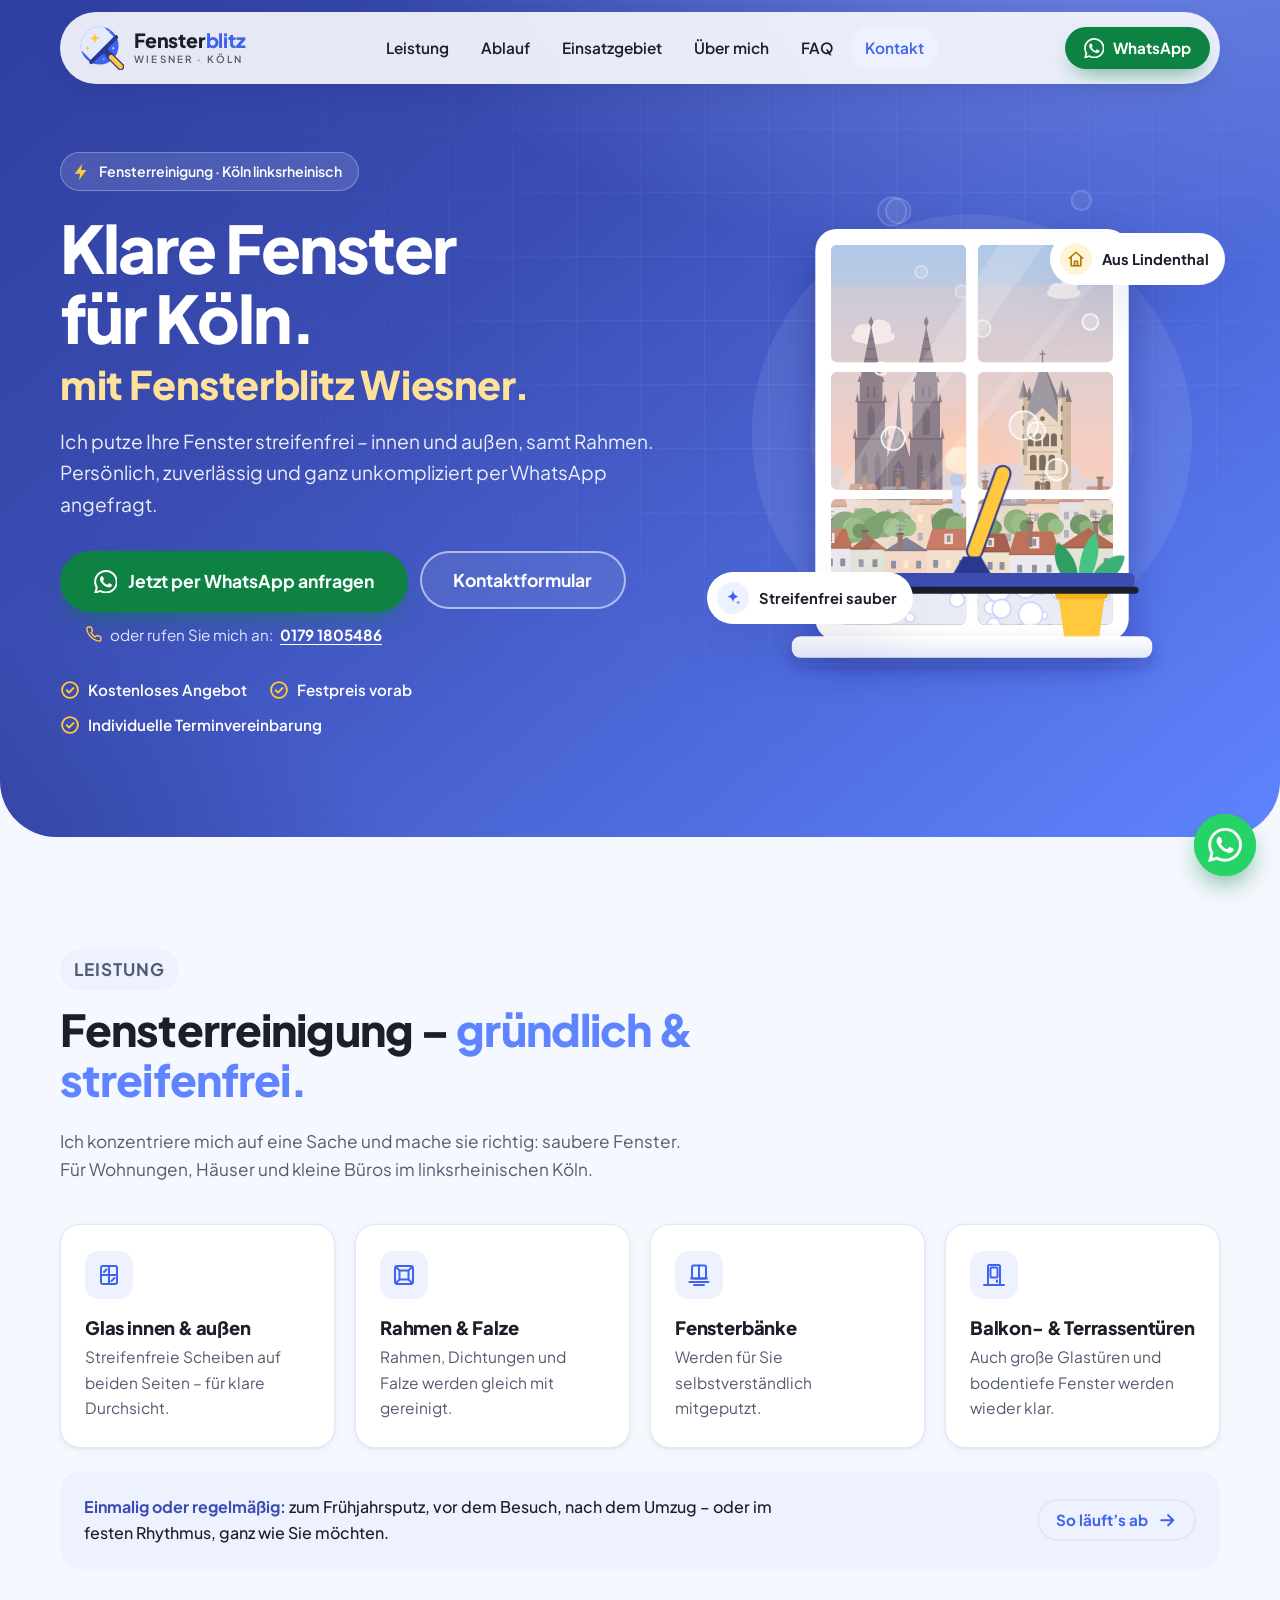
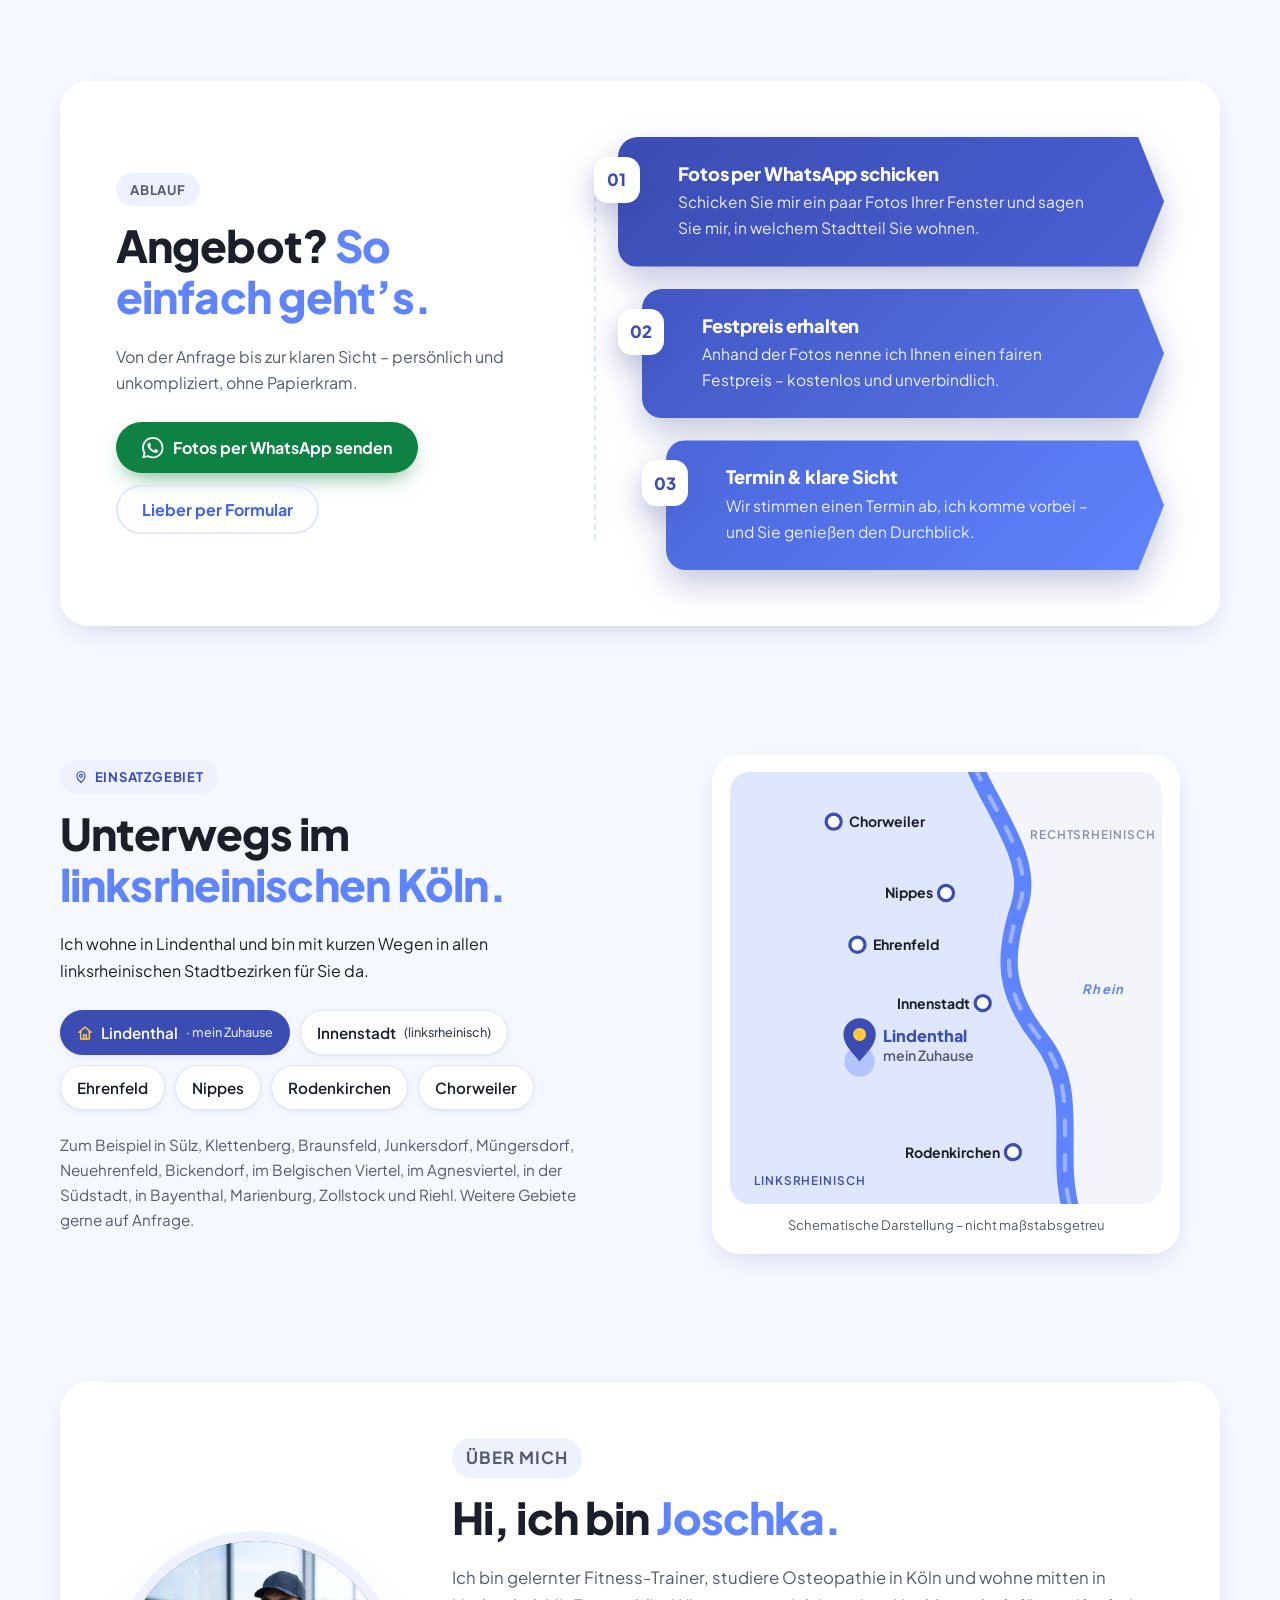
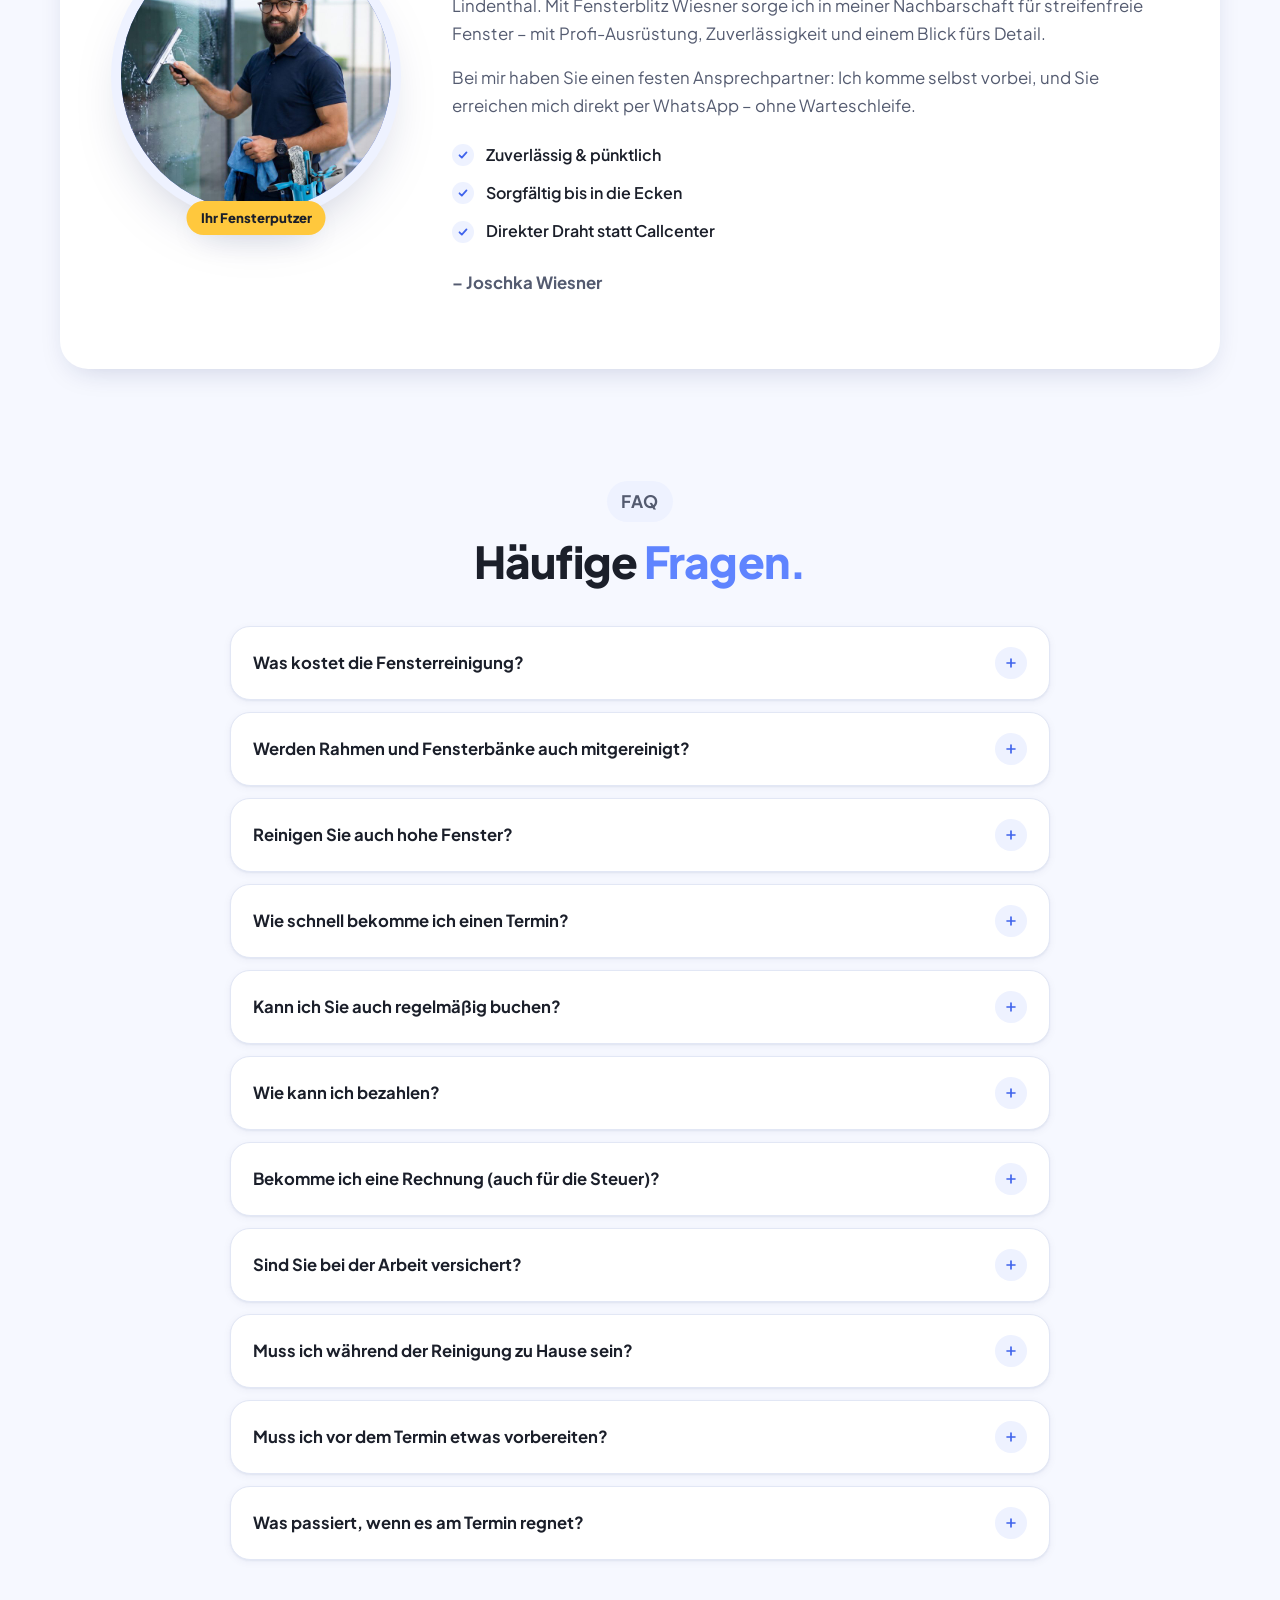
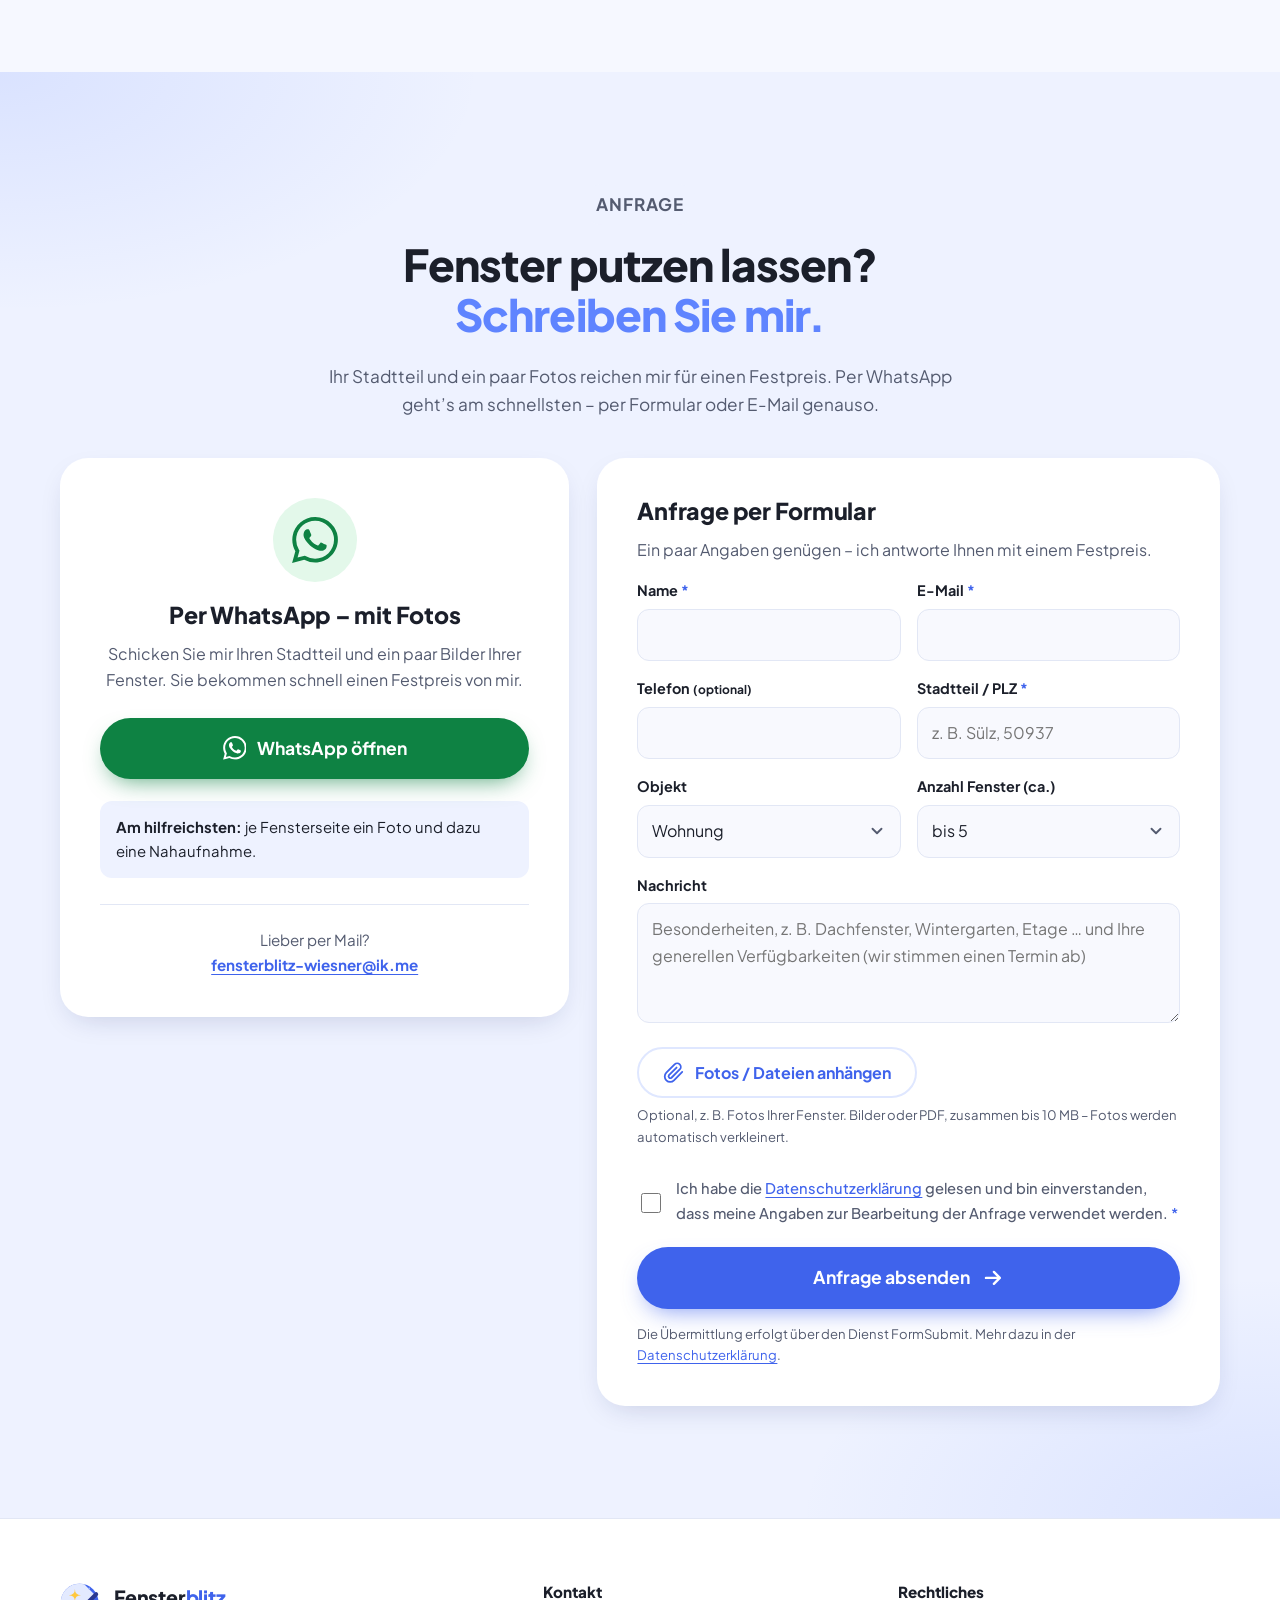
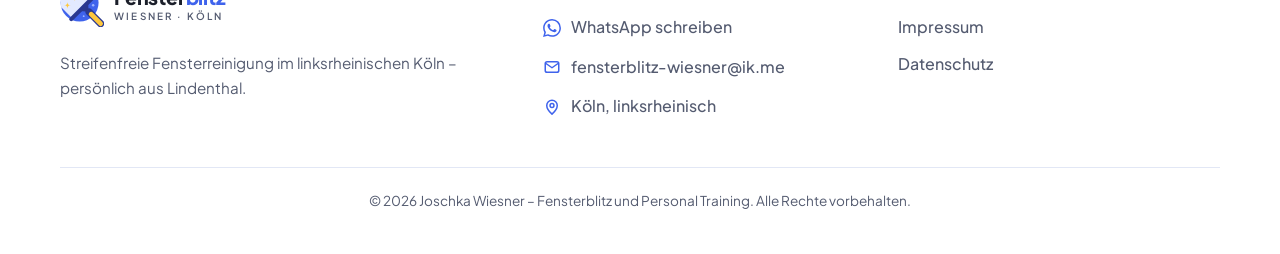
==== commit d8a8e668: "Add files via upload" ====
--- a/index.html
+++ b/index.html
@@ -15,6 +15,8 @@
   <link rel="icon" href="img/favicon.svg" type="image/svg+xml">
   <link rel="preload" href="fonts/plus-jakarta-sans-latin.woff2" as="font" type="font/woff2" crossorigin>
   <link rel="stylesheet" href="css/style.css">
+  <!-- Ohne JavaScript gibt es kein Putz-Fenster: dann gleich die fertige Überschrift zeigen -->
+  <noscript><style>.hero__frage{display:none}.hero__titel{animation-delay:.2s!important}.hero::after{display:none}</style></noscript>
 
   <script type="application/ld+json">
   {
@@ -46,6 +48,7 @@
   <symbol id="i-check-circle" viewBox="0 0 24 24" fill="none" stroke="currentColor" stroke-width="2.2" stroke-linecap="round" stroke-linejoin="round"><circle cx="12" cy="12" r="9.5"/><path d="M8 12.3l2.8 2.8L16.2 9.6"/></symbol>
   <symbol id="i-bolt" viewBox="0 0 24 24"><path fill="currentColor" d="M13.5 2 4.5 14h6.5l-1.5 8 9-12.5H12L13.5 2Z"/></symbol>
   <symbol id="i-pin" viewBox="0 0 24 24" fill="none" stroke="currentColor" stroke-width="2" stroke-linecap="round" stroke-linejoin="round"><path d="M12 21.5s7-6.1 7-11.5a7 7 0 1 0-14 0c0 5.4 7 11.5 7 11.5Z"/><circle cx="12" cy="10" r="2.6"/></symbol>
+  <symbol id="i-phone" viewBox="0 0 24 24" fill="none" stroke="currentColor" stroke-width="2" stroke-linecap="round" stroke-linejoin="round"><path d="M21 16.4v3a2 2 0 0 1-2.2 2 19.8 19.8 0 0 1-8.6-3.1 19.5 19.5 0 0 1-6-6A19.8 19.8 0 0 1 1.1 3.7 2 2 0 0 1 3.1 1.5h3a2 2 0 0 1 2 1.7c.1 1 .4 1.9.7 2.8a2 2 0 0 1-.4 2.1L7.1 9.4a16 16 0 0 0 6 6l1.3-1.3a2 2 0 0 1 2.1-.4c.9.3 1.8.6 2.8.7a2 2 0 0 1 1.7 2Z"/></symbol>
   <symbol id="i-mail" viewBox="0 0 24 24" fill="none" stroke="currentColor" stroke-width="2" stroke-linecap="round" stroke-linejoin="round"><rect x="3" y="5" width="18" height="14" rx="2.5"/><path d="m3.5 7 8.5 6 8.5-6"/></symbol>
   <symbol id="i-arrow" viewBox="0 0 24 24" fill="none" stroke="currentColor" stroke-width="2.4" stroke-linecap="round" stroke-linejoin="round"><path d="M5 12h14M13 6l6 6-6 6"/></symbol>
   <symbol id="i-menu" viewBox="0 0 24 24" fill="none" stroke="currentColor" stroke-width="2.4" stroke-linecap="round"><path d="M4 7h16M4 12h16M4 17h16"/></symbol>
@@ -130,15 +133,25 @@
           <svg aria-hidden="true"><use href="#i-bolt"/></svg>
           Fensterreinigung · Köln linksrheinisch
         </p>
-        <h1 id="hero-titel">Klare Fenster für&nbsp;Köln. <span class="hl">Links vom Rhein.</span></h1>
+        <h1 id="hero-titel">
+          <span class="hero__titel">Klare Fenster für&nbsp;Köln. <span class="hl">mit Fensterblitz Wiesner.</span></span>
+          <!-- Einstieg: steht zuerst da und macht dann der eigentlichen Überschrift Platz (für Screenreader unsichtbar) -->
+          <span class="hero__frage" aria-hidden="true">Fenster <span class="hero__dreckig">schmutzig?</span></span>
+        </h1>
         <p class="hero__lead">
           Ich putze Ihre Fenster streifenfrei – innen und außen, samt Rahmen.
           Persönlich, zuverlässig und ganz unkompliziert per WhatsApp angefragt.
         </p>
         <div class="hero__actions">
-          <a class="btn btn--wa btn--lg" href="#kontakt" data-whatsapp>
-            <svg aria-hidden="true"><use href="#i-wa"/></svg> Jetzt per WhatsApp anfragen
-          </a>
+          <div class="hero__wa">
+            <a class="btn btn--wa btn--lg" href="#kontakt" data-whatsapp>
+              <svg aria-hidden="true"><use href="#i-wa"/></svg> Jetzt per WhatsApp anfragen
+            </a>
+            <p class="hero__call">
+              <svg aria-hidden="true"><use href="#i-phone"/></svg>
+              oder rufen Sie mich an: <a href="tel:+491791805486">0179 1805486</a>
+            </p>
+          </div>
           <a class="btn btn--outline-light btn--lg" href="#kontakt">Kontaktformular</a>
         </div>
         <ul class="trust-list">
@@ -149,8 +162,9 @@
       </div>
 
       <div class="hero__visual">
-        <!-- Später durch eigenes Foto ersetzbar, z. B.: <img src="img/hero-foto.jpg" alt="…"> -->
-        <img src="img/hero-fenster.svg" width="480" height="540" alt="Illustration eines streifenfrei geputzten Fensters mit Fensterabzieher">
+        <!-- Das animierte Fenster (Blick auf Dom und Groß St. Martin) setzt js/hero-fenster.js hier ein.
+             Ohne JavaScript erscheint stattdessen dieses einfache Fensterbild. -->
+        <noscript><img src="img/hero-fenster.svg" width="480" height="540" alt="Illustration eines streifenfrei geputzten Fensters mit Fensterabzieher"></noscript>
         <span class="hero__badge hero__badge--a">
           <span class="hero__badge-icon"><svg aria-hidden="true"><use href="#i-sparkle"/></svg></span>
           Streifenfrei sauber
@@ -160,6 +174,7 @@
           Aus Lindenthal
         </span>
       </div>
+      <script src="js/hero-fenster.js"></script>
     </div>
   </section>
 
--- a/css/style.css
+++ b/css/style.css
@@ -392,7 +392,21 @@
   line-height: 1.06;
   letter-spacing: -0.03em;
 }
-.hero h1 .hl { color: var(--c-accent-light); display: block; }
+.hero h1 { position: relative; }
+.hero h1 .hl { display: block; margin-top: .3em; color: var(--c-accent-light); font-size: .6em; letter-spacing: -.01em; }
+.hero__titel { display: block; }
+/* „Fenster schmutzig?“ liegt zu Beginn über der eigentlichen Überschrift (siehe 6. Animationen) */
+.hero__frage { position: absolute; left: 0; top: 0; width: 100%; pointer-events: none; opacity: 0; }
+.hero__dreckig { position: relative; display: inline-block; color: #ddd3bd; text-shadow: 0 0 .3em rgba(110, 95, 70, .6); }
+.hero__dreckig::after {
+  content: "";
+  position: absolute; left: -.04em; right: -.04em; top: 52%;
+  height: .1em; border-radius: .05em;
+  background: var(--c-accent);
+  transform: scaleX(0); transform-origin: left center;
+}
+.hero__fenster { display: block; width: 100%; height: auto; }
+.iv-funkel { transform-box: fill-box; transform-origin: center; }
 
 .hero__lead {
   max-width: 34em;
@@ -400,9 +414,21 @@
   font-size: clamp(1.05rem, .4vw + 1rem, 1.2rem);
   color: rgba(255, 255, 255, .9);
 }
-.hero__actions { display: flex; flex-wrap: wrap; gap: 12px; margin-bottom: 30px; }
+.hero__actions { display: flex; flex-wrap: wrap; align-items: flex-start; gap: 12px; margin-bottom: 30px; }
+.hero__wa { display: flex; flex-direction: column; align-items: center; gap: 10px; }
+.hero__call {
+  display: inline-flex; align-items: center; gap: 7px;
+  margin: 0;
+  font-size: .95rem;
+  color: rgba(255, 255, 255, .85);
+}
+.hero__call svg { width: 17px; height: 17px; flex: none; color: var(--c-accent); }
+.hero__call a { color: #fff; font-weight: 700; white-space: nowrap; text-decoration: underline; text-underline-offset: 3px; }
+.hero__call a:hover { color: var(--c-accent-light); }
 @media (max-width: 519px) {
-  .hero__actions .btn { width: 100%; padding-inline: 1.1em; }
+  .hero__actions .btn, .hero__wa { width: 100%; }
+  .hero__actions .btn { padding-inline: 1.1em; }
+  .hero__call { margin-bottom: 4px; }
 }
 
 .trust-list {
@@ -907,8 +933,48 @@
 .js .reveal[data-delay="2"] { transition-delay: .16s; }
 .js .reveal[data-delay="3"] { transition-delay: .24s; }
 
+/* Einstieg oben auf der Startseite:
+   „Fenster schmutzig?“ + schmutziges Fenster → Einwascher → Abzieher (js/hero-fenster.js)
+   → „schmutzig?“ wird durchgestrichen → „Klare Fenster für Köln. mit Fensterblitz Wiesner.“
+   Die Zeiten passen zum Zeitplan in js/hero-fenster.js (Fenster sauber nach 2,95 s). */
+@keyframes hero-auf { from { opacity: 0; transform: translateY(24px); } to { opacity: 1; transform: none; } }
+@keyframes hero-ab { from { opacity: 0; transform: translateY(-18px); } to { opacity: 1; transform: none; } }
+@keyframes hero-zoom { from { opacity: 0; transform: scale(.92) translateY(14px); } to { opacity: 1; transform: none; } }
+@keyframes hero-plopp { from { opacity: 0; transform: scale(.4); } to { opacity: 1; transform: none; } }
+@keyframes hero-weg { from { opacity: 1; transform: none; } to { opacity: 0; transform: translateY(-26px); } }
+@keyframes hero-strich { to { transform: scaleX(1); } }
+@keyframes hero-blitz { 0% { opacity: 0; } 12% { opacity: 1; } 100% { opacity: 0; } }
+@keyframes funkeln { 0%, 100% { transform: scale(.55); opacity: .35; } 50% { transform: scale(1); opacity: 1; } }
+
+body:has(.hero) .site-header { animation: hero-ab .7s cubic-bezier(.2, .75, .25, 1) both; }
+.hero__eyebrow   { animation: hero-auf .8s cubic-bezier(.2, .75, .25, 1) .1s both; }
+.hero__frage     { animation: hero-auf .8s cubic-bezier(.2, .75, .25, 1) .15s both, hero-weg .45s ease-in 2.85s forwards; }
+.hero__dreckig::after { animation: hero-strich .4s ease-out 2.25s forwards; }
+.hero__titel     { animation: hero-auf .8s cubic-bezier(.2, .75, .25, 1) 3.15s both; }
+.hero__lead      { animation: hero-auf .8s cubic-bezier(.2, .75, .25, 1) .35s both; }
+.hero__actions   { animation: hero-auf .8s cubic-bezier(.2, .75, .25, 1) .5s both; }
+.trust-list      { animation: hero-auf .8s cubic-bezier(.2, .75, .25, 1) .62s both; }
+.hero__fenster   { animation: hero-zoom 1s cubic-bezier(.2, .75, .25, 1) .15s both; }
+.hero__badge--b  { animation: hero-plopp .6s cubic-bezier(.3, 1.6, .5, 1) .95s both; }
+.hero__badge--a  { animation: hero-plopp .6s cubic-bezier(.3, 1.6, .5, 1) 3.2s both; }
+.iv-funkel       { animation: funkeln 2.8s ease-in-out infinite; }
+.hero::after {
+  content: "";
+  position: absolute; inset: 0;
+  background: radial-gradient(circle at 72% 45%, rgba(255, 255, 255, .6), rgba(255, 255, 255, 0) 60%);
+  opacity: 0;
+  pointer-events: none;
+  animation: hero-blitz .9s ease-out 2.95s both;
+}
+/* Fenster beim Laden nicht im Bild (z. B. Handy): gleich die fertige Überschrift,
+   geputzt wird erst, wenn das Fenster sichtbar wird. */
+.hero--direkt .hero__frage { display: none; }
+.hero--direkt .hero__titel { animation-delay: .2s; }
+.hero--direkt::after { display: none; }
+
 @media (prefers-reduced-motion: reduce) {
   html { scroll-behavior: auto; }
   *, *::before, *::after { animation: none !important; transition: none !important; }
   .js .reveal { opacity: 1; transform: none; }
-}
+  .hero__frage, .hero::after { display: none; }
+}
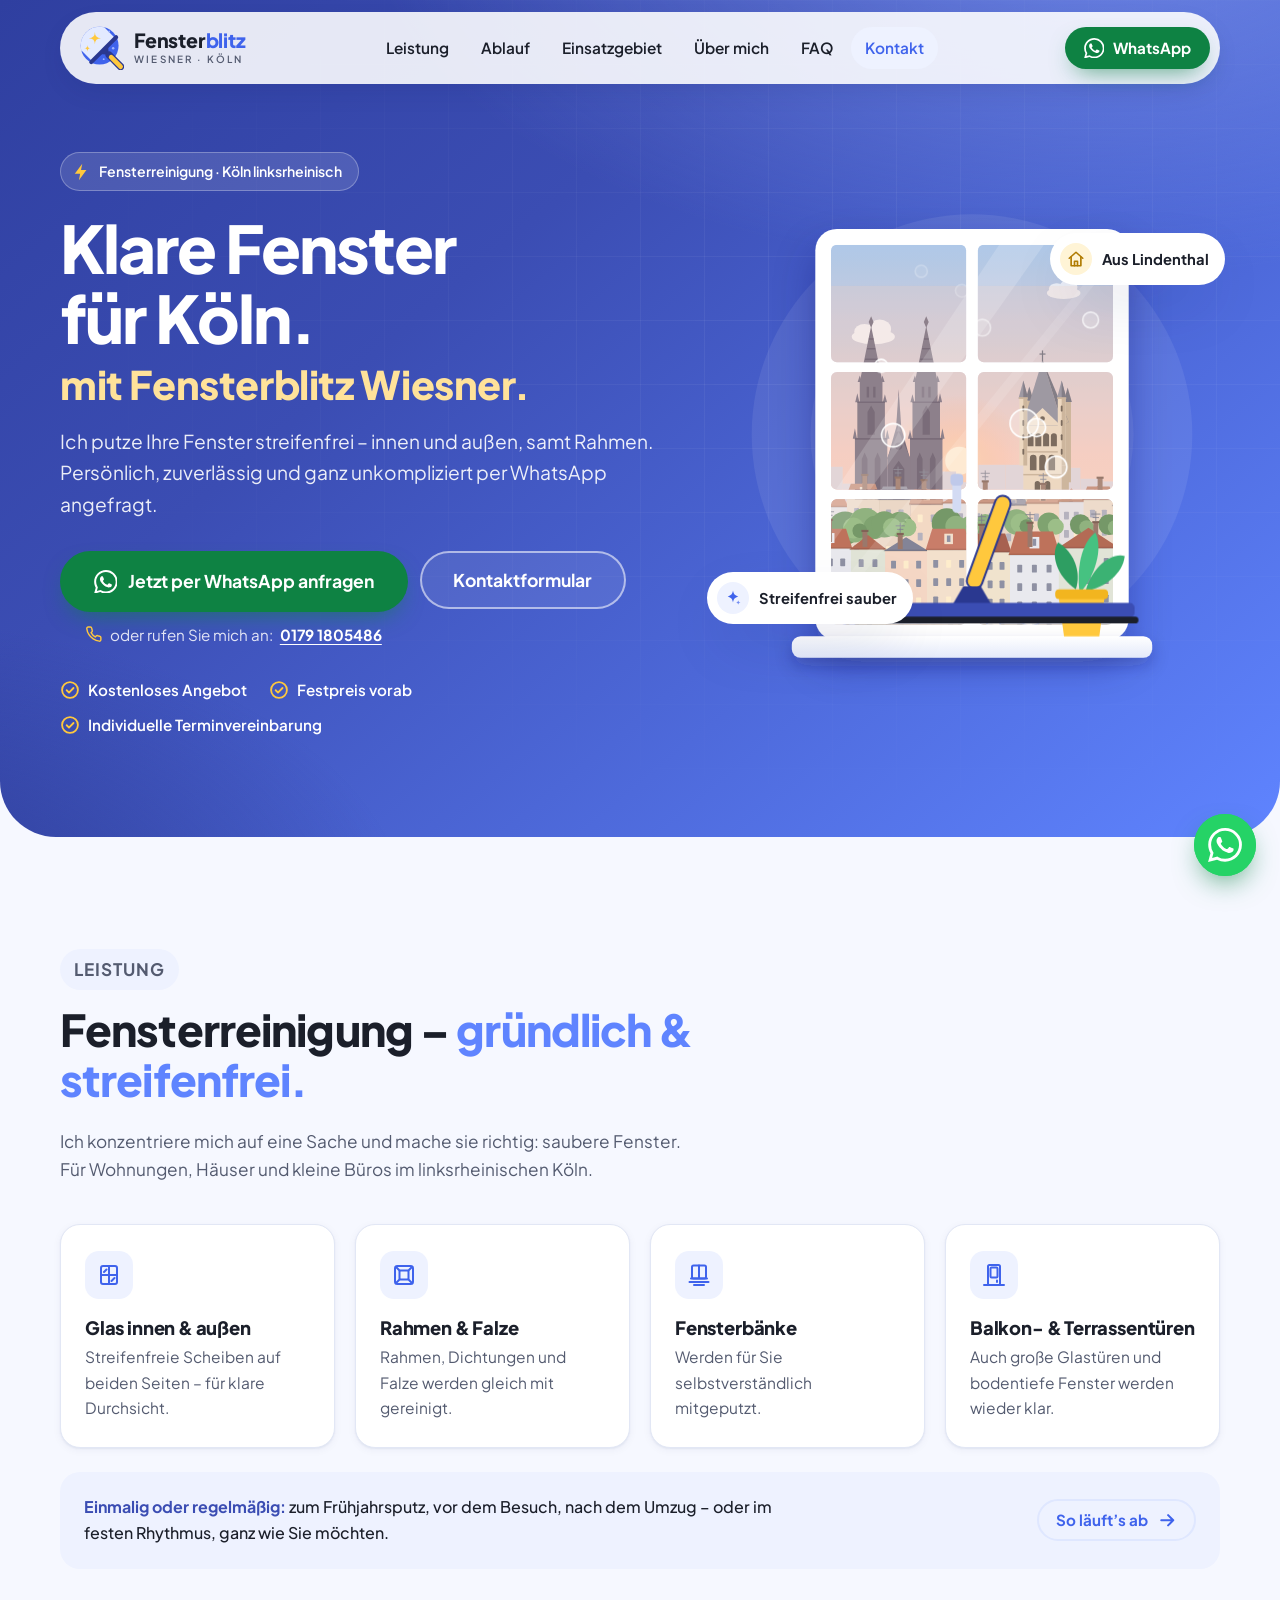
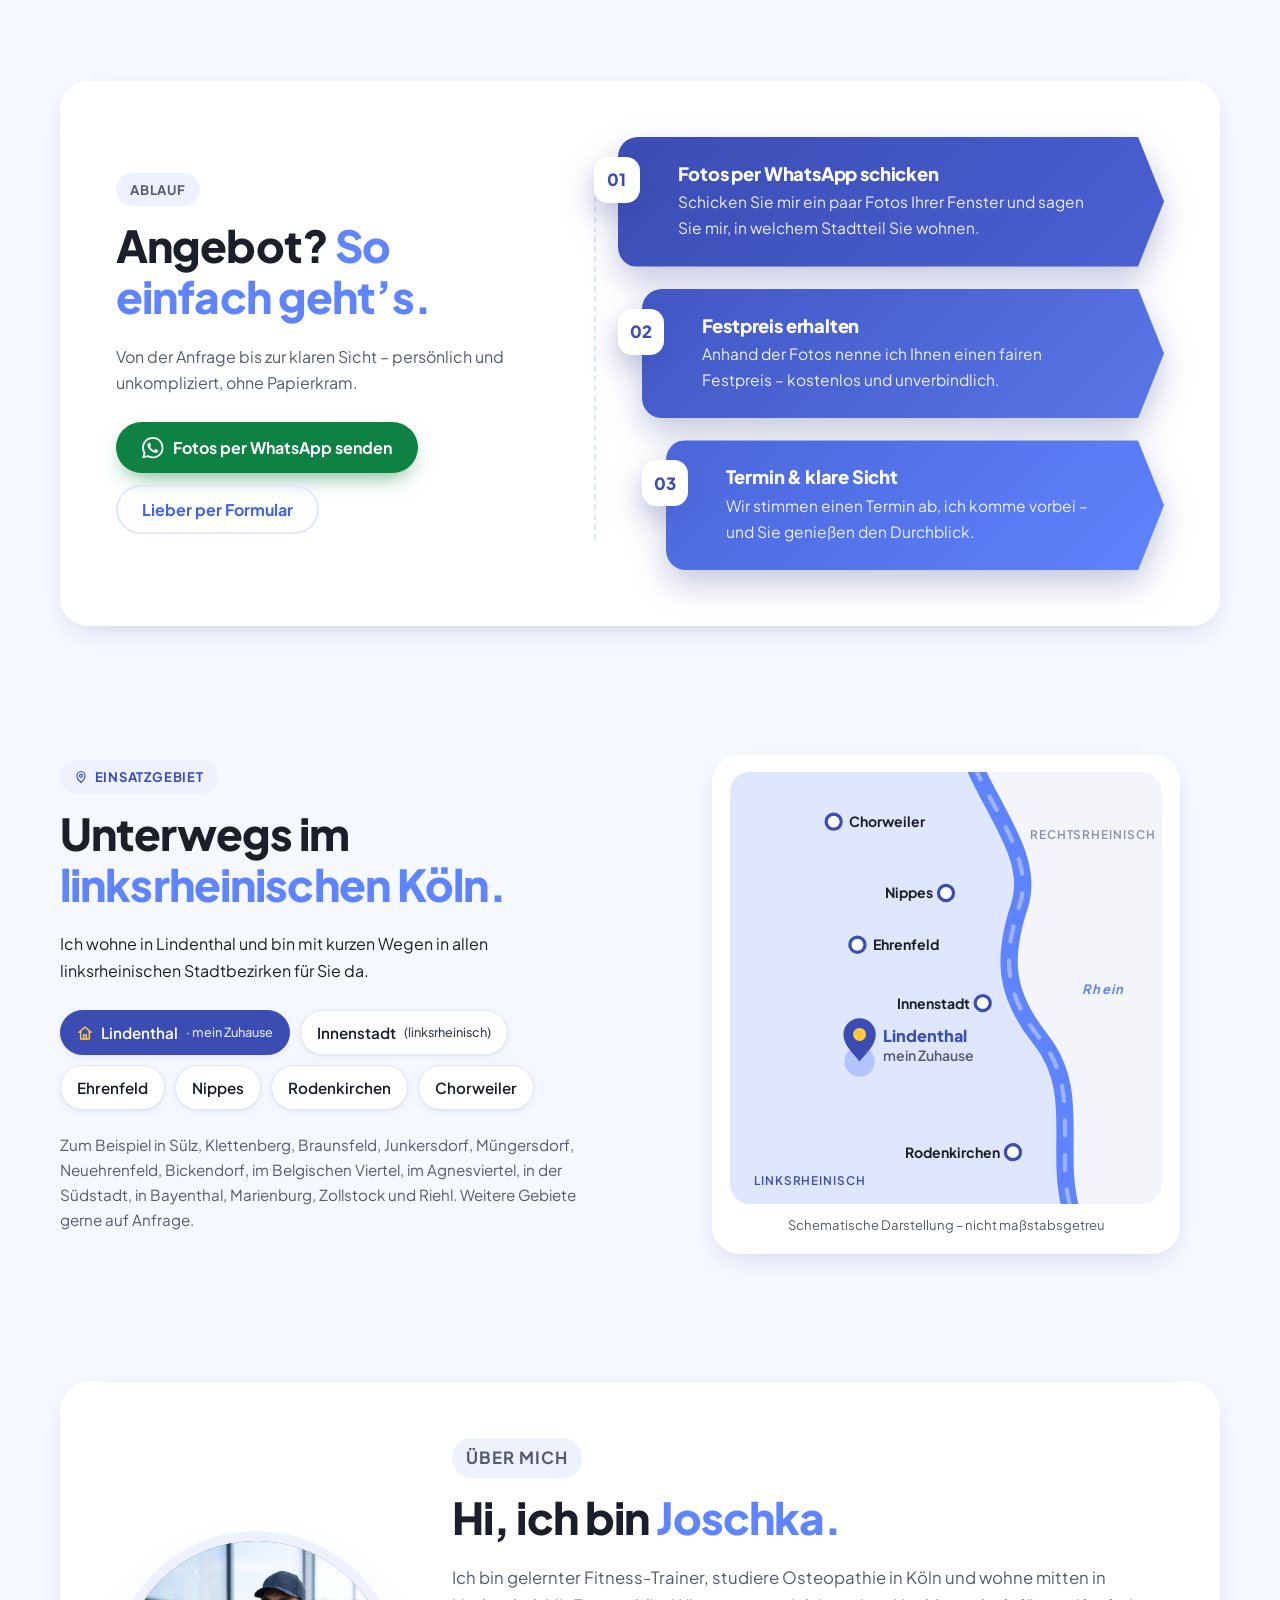
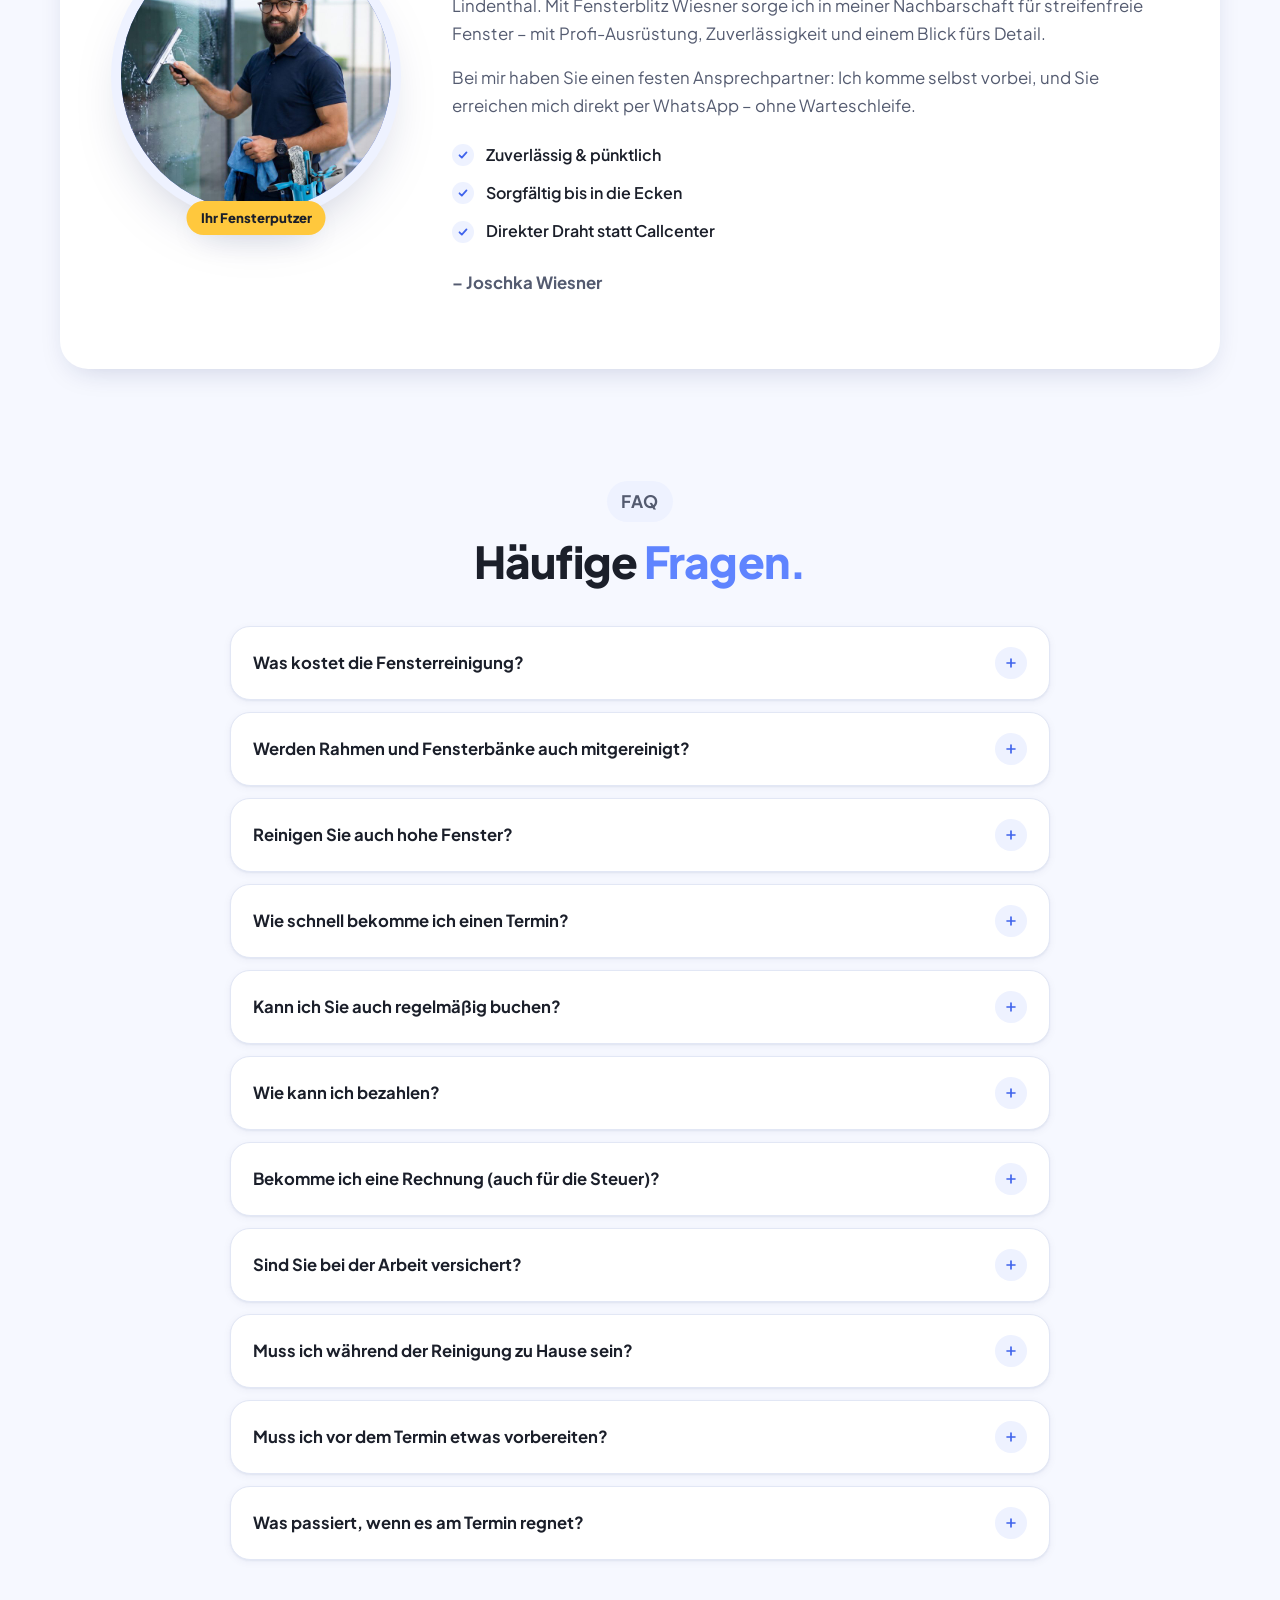
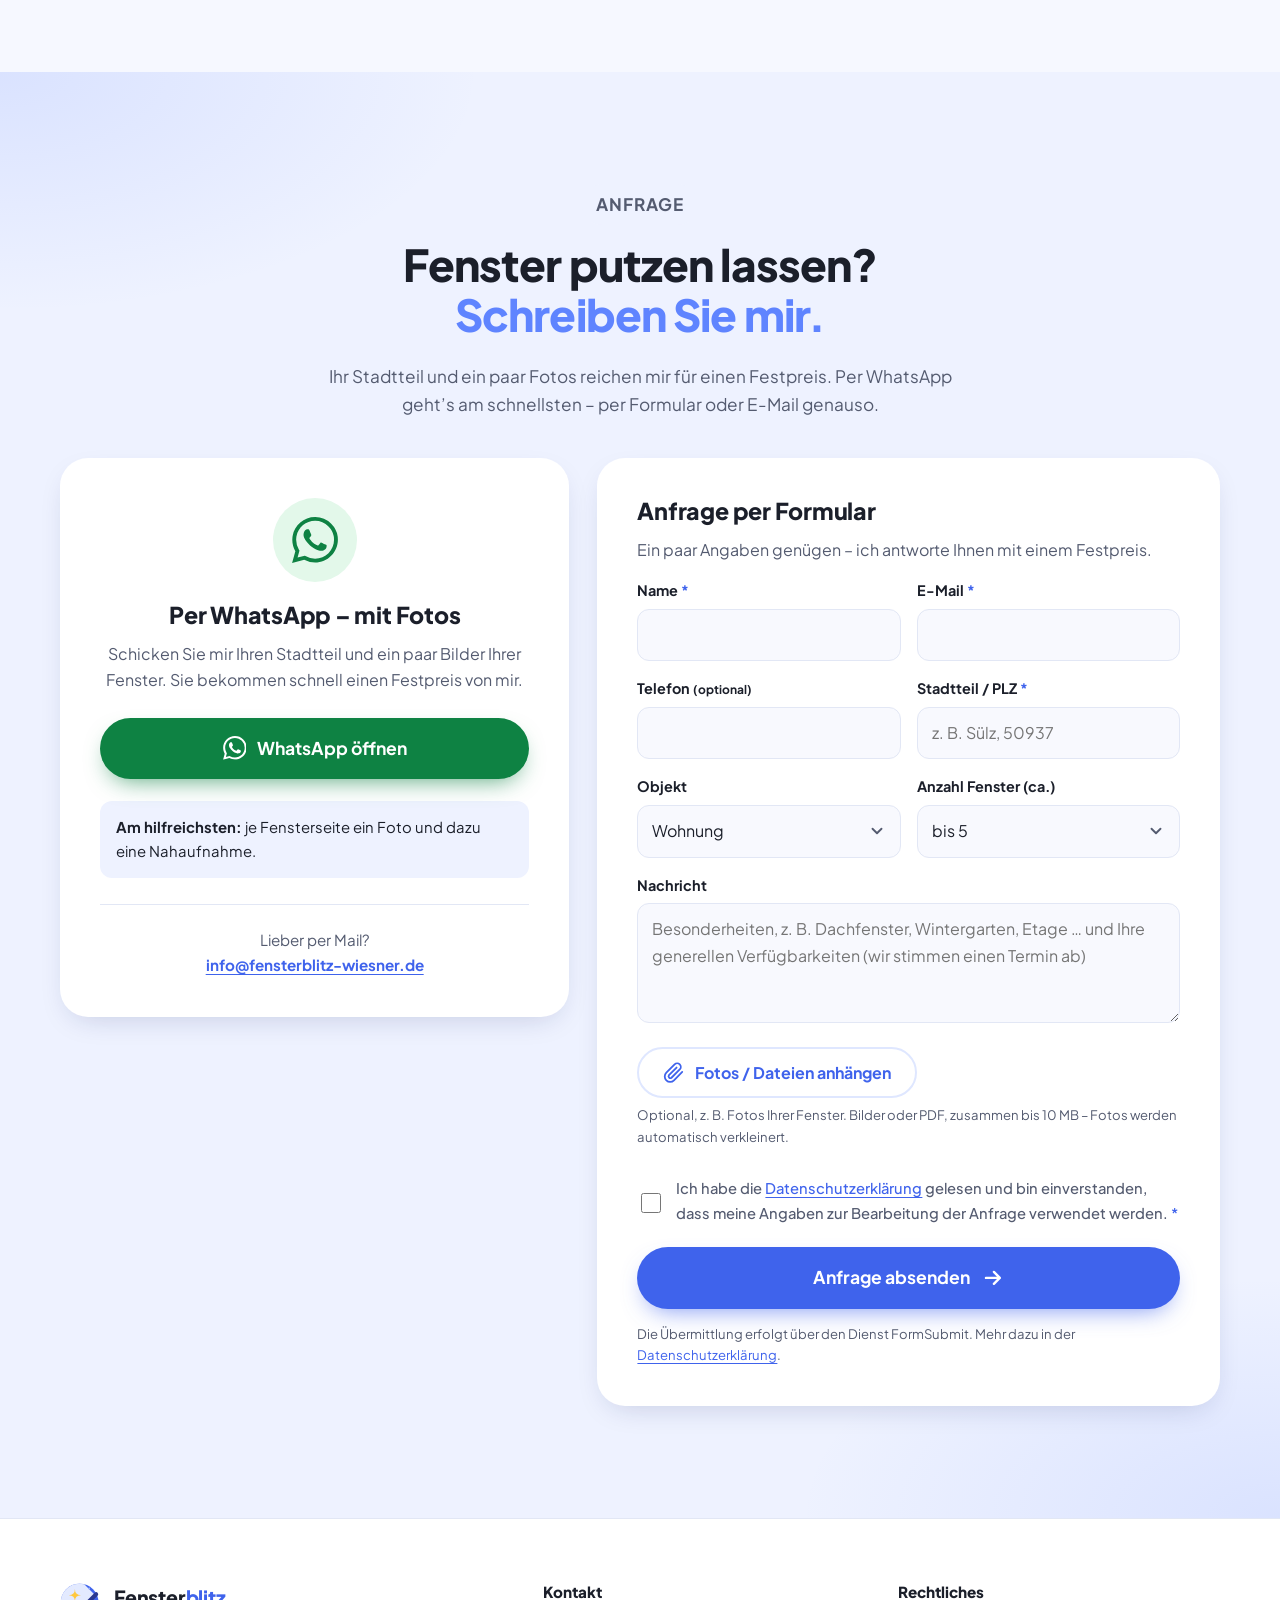
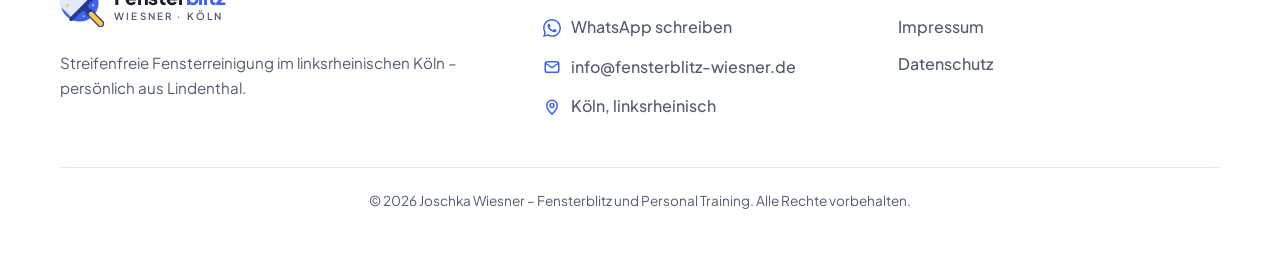
==== commit c70898be: "Add files via upload" ====
--- a/index.html
+++ b/index.html
@@ -25,7 +25,7 @@
     "name": "Fensterblitz Wiesner",
     "legalName": "Joschka Wiesner – Fensterblitz und Personal Training",
     "description": "Fensterreinigung für Wohnungen, Häuser und kleine Büros im linksrheinischen Köln.",
-    "email": "fensterblitz-wiesner@ik.me",
+    "email": "info@fensterblitz-wiesner.de",
     "areaServed": [
       { "@type": "City", "name": "Köln" },
       { "@type": "AdministrativeArea", "name": "Köln-Lindenthal" },
@@ -419,7 +419,7 @@
           <p class="contact-tip"><strong>Am hilfreichsten:</strong> je Fensterseite ein Foto und dazu eine Nahaufnahme.</p>
           <div class="contact-alt">
             Lieber per Mail?<br>
-            <a href="mailto:fensterblitz-wiesner@ik.me">fensterblitz-wiesner@ik.me</a>
+            <a href="mailto:info@fensterblitz-wiesner.de">info@fensterblitz-wiesner.de</a>
           </div>
         </div>
 
@@ -428,7 +428,7 @@
           <h3>Anfrage per Formular</h3>
           <p style="color:var(--c-text-soft)">Ein paar Angaben genügen – ich antworte Ihnen mit einem Festpreis.</p>
 
-          <form id="anfrage-form" class="form-grid" action="https://formsubmit.co/fensterblitz-wiesner@ik.me" method="POST" enctype="multipart/form-data">
+          <form id="anfrage-form" class="form-grid" action="https://formsubmit.co/info@fensterblitz-wiesner.de" method="POST" enctype="multipart/form-data">
             <input type="hidden" name="_subject" value="Neue Anfrage über die Webseite – Fensterblitz Wiesner">
             <input type="hidden" name="_template" value="table">
             <div class="hp-field" aria-hidden="true">
@@ -531,7 +531,7 @@
         <h2>Kontakt</h2>
         <ul>
           <li><a href="#kontakt" data-whatsapp><svg aria-hidden="true"><use href="#i-wa"/></svg> WhatsApp schreiben</a></li>
-          <li><a href="mailto:fensterblitz-wiesner@ik.me"><svg aria-hidden="true"><use href="#i-mail"/></svg> fensterblitz-wiesner@ik.me</a></li>
+          <li><a href="mailto:info@fensterblitz-wiesner.de"><svg aria-hidden="true"><use href="#i-mail"/></svg> info@fensterblitz-wiesner.de</a></li>
           <li><a href="#einsatzgebiet"><svg aria-hidden="true"><use href="#i-pin"/></svg> Köln, linksrheinisch</a></li>
         </ul>
       </div>
--- a/css/style.css
+++ b/css/style.css
@@ -470,6 +470,24 @@
 .hero__badge--a { left: -6px; bottom: 16%; }
 .hero__badge--b { right: -6px; top: 10%; }
 .hero__badge--b .hero__badge-icon { background: #fff4d6; color: #b07b00; }
+
+/* Handy & Tablet: Fenster zwischen Text und WhatsApp-Button, damit die Putz-Animation
+   gleich beim Aufruf im Bild ist. (.hero__text löst sich auf, seine Teile werden neu sortiert.) */
+@media (max-width: 959px) {
+  .hero { padding-top: calc(var(--header-h) + 30px); }
+  .hero__grid { display: flex; flex-direction: column; gap: 0; }
+  .hero__text { display: contents; }
+  .hero__eyebrow { align-self: flex-start; margin-bottom: 14px; }
+  .hero h1 { margin-bottom: 14px; }
+  .hero__lead { margin-bottom: 12px; }
+  .hero__visual { order: 1; max-width: 250px; margin: 0 auto 16px; }
+  .hero__actions, .trust-list { order: 2; }
+  .hero__badge { padding: 6px 12px 6px 6px; gap: 7px; font-size: .8rem; }
+  .hero__badge-icon { width: 26px; height: 26px; }
+  .hero__badge-icon svg { width: 15px; height: 15px; }
+  .hero__badge--a { left: -14px; bottom: 12%; }
+  .hero__badge--b { right: -14px; top: 6%; }
+}
 
 @media (min-width: 960px) {
   .hero { padding: calc(var(--header-h) + 80px) 0 100px; border-radius: 0 0 56px 56px; }
@@ -853,9 +871,11 @@
   background: var(--c-wa-brand);
   color: #fff;
   box-shadow: 0 12px 28px -8px rgba(14, 130, 67, .7);
-  transition: transform .2s;
+  transition: transform .2s, opacity .25s, visibility 0s;
 }
 .wa-fab:hover { color: #fff; transform: scale(1.07); }
+/* ausgeblendet, solange der große WhatsApp-Button oben im Bild ist (js/main.js) */
+.wa-fab.is-versteckt { opacity: 0; visibility: hidden; transform: scale(.6); transition: transform .25s, opacity .25s, visibility 0s .25s; }
 .wa-fab svg { width: 34px; height: 34px; position: relative; }
 .wa-fab::before {
   content: "";
